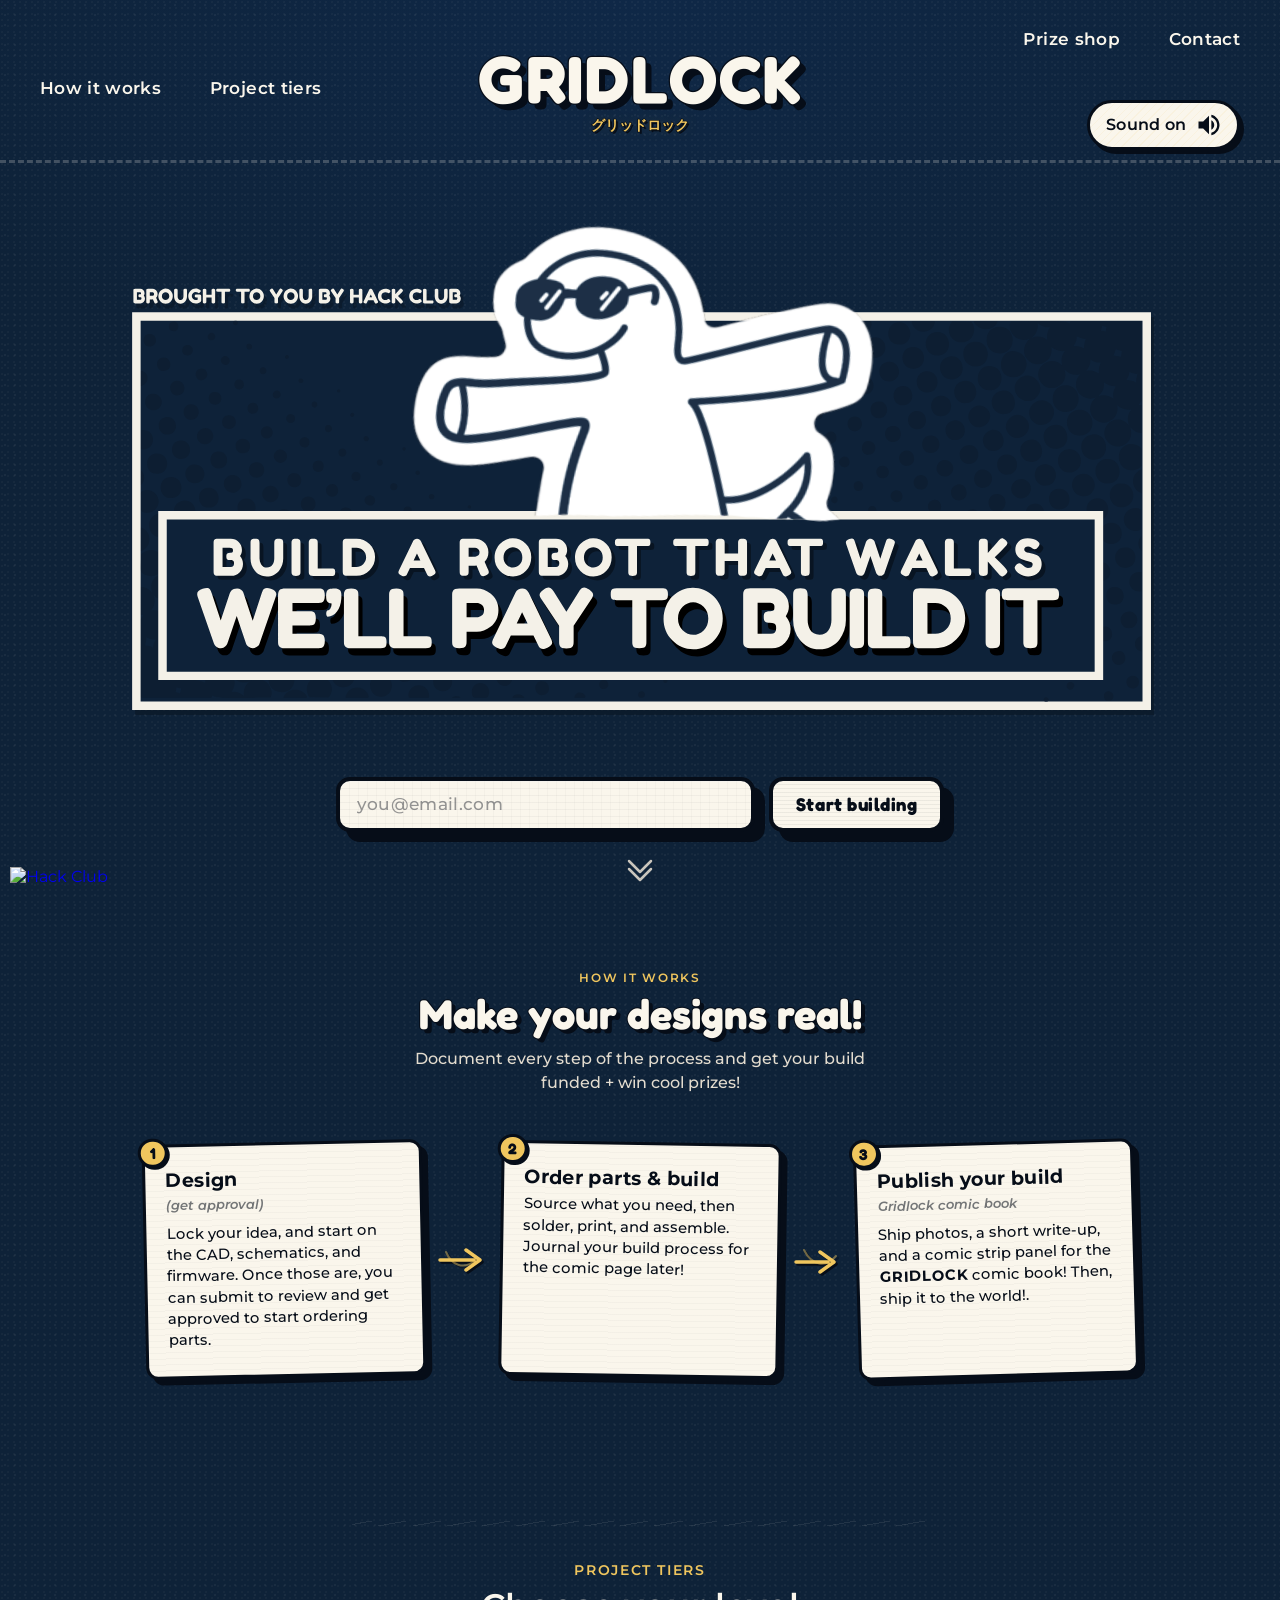
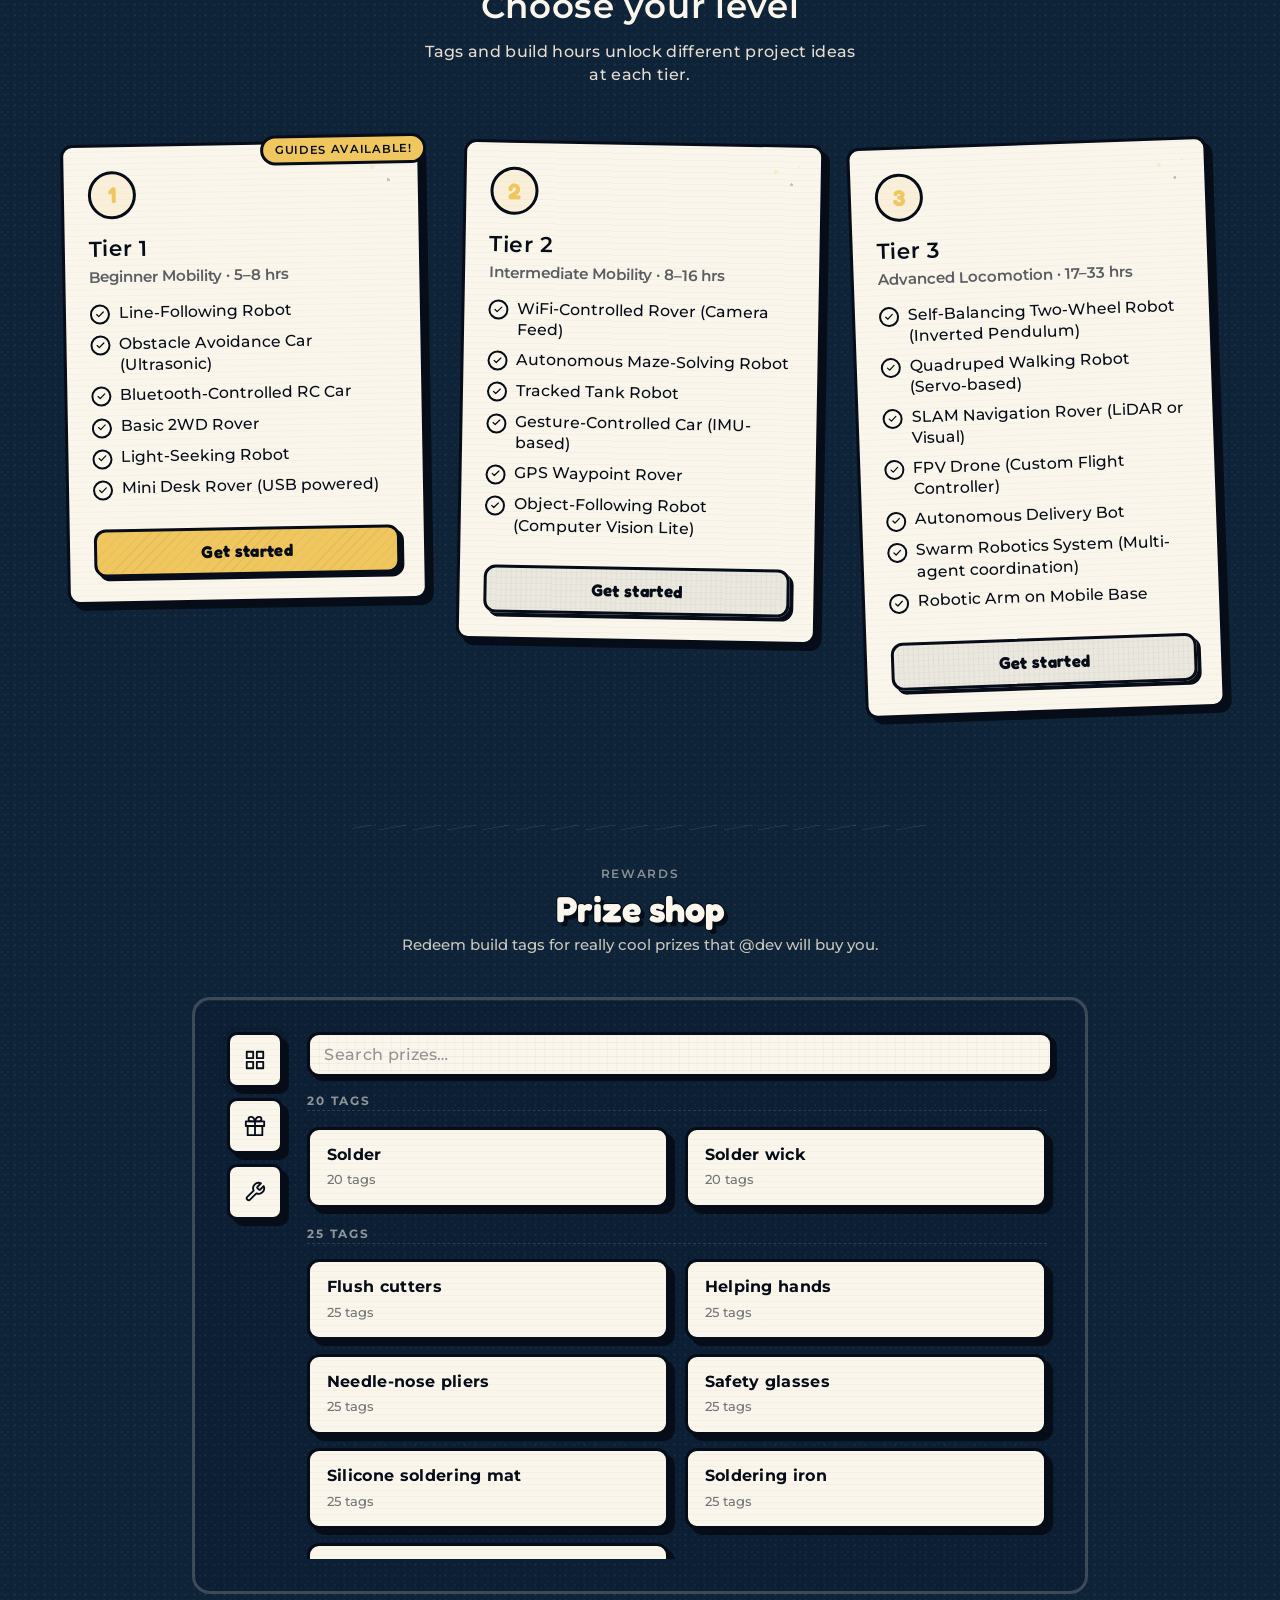
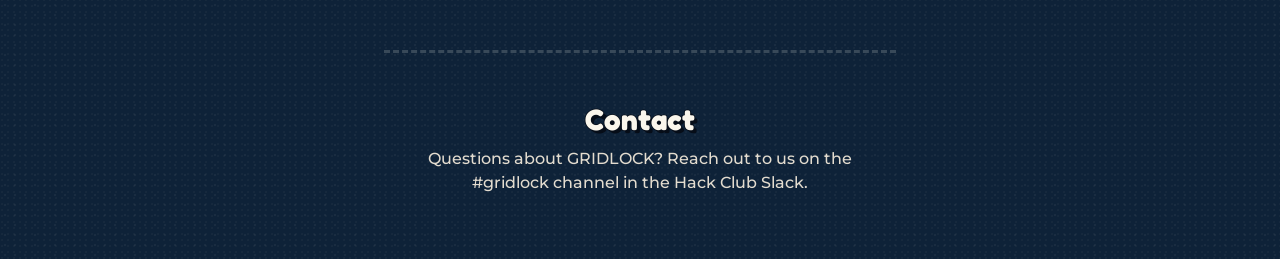
==== app.html @ 1289cbce "Build the GRIDLOCK workshop as a continuous comic-style experience. This adds launch transitions, an" ====
<!DOCTYPE html>
<html lang="en">
  <head>
    <meta charset="utf-8" />
    <meta name="viewport" content="width=device-width, initial-scale=1" />
    <title>GRIDLOCK</title>
    <link rel="preconnect" href="https://fonts.googleapis.com" />
    <link rel="preconnect" href="https://fonts.gstatic.com" crossorigin />
    <link
      href="https://fonts.googleapis.com/css2?family=Fredoka:wght@600;700&family=Montserrat:wght@500;600&display=swap"
      rel="stylesheet"
    />
    <link rel="stylesheet" href="styles.css" />
  </head>
  <body class="app-body">
    <header class="site-nav">
      <nav class="site-nav__inner" aria-label="Primary">
        <div class="site-nav__left">
          <a class="nav-link" href="#build-process">How it works</a>
          <a class="nav-link" href="#locations">Project tiers</a>
        </div>

        <div class="site-nav__brand">
          <h1 class="site-nav__title">
            <a href="index.html" class="logo">GRIDLOCK</a>
          </h1>
          <p class="tagline" lang="ja">グリッドロック</p>
        </div>

        <div class="site-nav__right">
          <a class="nav-link" href="#prize-shop">Prize shop</a>
          <a class="nav-link" href="#contact">Contact</a>
          <button
            type="button"
            class="sound-pill"
            id="sound-toggle"
            aria-pressed="true"
            aria-label="Sound on"
          >
            <span class="sound-pill__label">Sound on</span>
            <span class="sound-pill__icon" aria-hidden="true">
              <svg
                xmlns="http://www.w3.org/2000/svg"
                viewBox="0 0 24 24"
                width="24"
                height="24"
              >
                <path
                  fill="currentColor"
                  d="M3 9v6h4l5 5V4L7 9H3zm13.5 3c0-1.77-1.02-3.29-2.5-4.03v8.05c1.48-.73 2.5-2.25 2.5-4.02zM14 3.23v2.06c2.89.86 5 3.54 5 6.71s-2.11 5.85-5 6.71v2.06c4.01-.91 7-4.49 7-8.77s-2.99-7.86-7-8.77z"
                />
              </svg>
            </span>
          </button>
        </div>
      </nav>
    </header>

    <main class="app-main" id="content" aria-label="Content">
      <div class="app-main__stage">
        <img
          class="app-main__svg"
          src="assets/hackclub-brought-by.svg"
          alt="Brought to you by Hack Club"
          width="1440"
          height="810"
          decoding="async"
          fetchpriority="high"
        />
      </div>

      <form class="email-cta" action="#" method="post" novalidate>
        <label class="visually-hidden" for="builder-email">Email</label>
        <input
          type="email"
          id="builder-email"
          name="email"
          class="email-cta__field"
          placeholder="you@email.com"
          autocomplete="email"
          inputmode="email"
          required
        />
        <button type="submit" class="email-cta__submit">Start building</button>
      </form>

      <div class="scroll-hint" aria-hidden="true">
        <svg
          class="scroll-hint__icon"
          width="28"
          height="34"
          viewBox="0 0 28 34"
          fill="none"
          xmlns="http://www.w3.org/2000/svg"
        >
          <path
            d="M3 9l11 11 11-11"
            stroke="currentColor"
            stroke-width="2.5"
            stroke-linecap="round"
            stroke-linejoin="round"
          />
          <path
            d="M3 17l11 11 11-11"
            stroke="currentColor"
            stroke-width="2.5"
            stroke-linecap="round"
            stroke-linejoin="round"
          />
        </svg>
      </div>
    </main>

    <section
      id="build-process"
      class="process-section"
      aria-labelledby="process-heading"
    >
      <header class="process-header">
        <p class="process-kicker">How it works</p>
        <h2 id="process-heading" class="process-hero-title">
          Make your designs real!
        </h2>
        <p class="process-lede">
          Document every step of the process and get your build funded + win cool prizes!
        </p>
      </header>

      <div class="process-strip" aria-label="Build process">
        <article class="process-panel">
          <span class="process-panel__num" aria-hidden="true">1</span>
          <div class="process-panel__face">
            <h3 class="process-panel__title">Design</h3>
            <p class="process-panel__hook">(get approval)</p>
            <p class="process-panel__body">
              Lock your idea, and start on the CAD, schematics, and firmware. Once those are, you can submit to review and get approved to start ordering parts.
            </p>
          </div>
        </article>

        <div class="process-arrow" aria-hidden="true">
          <svg
            class="process-arrow__svg process-arrow__svg--right"
            width="52"
            height="36"
            viewBox="0 0 52 36"
            xmlns="http://www.w3.org/2000/svg"
          >
            <path
              d="M4 18h34M30 8l14 10-14 10"
              fill="none"
              stroke="currentColor"
              stroke-width="3.5"
              stroke-linecap="round"
              stroke-linejoin="round"
            />
            <path
              d="M10 10c6 14 18 18 30 8"
              fill="none"
              stroke="currentColor"
              stroke-width="2"
              stroke-linecap="round"
              opacity="0.45"
            />
          </svg>
          <svg
            class="process-arrow__svg process-arrow__svg--down"
            width="36"
            height="52"
            viewBox="0 0 36 52"
            xmlns="http://www.w3.org/2000/svg"
          >
            <path
              d="M18 4v34M8 30l10 14 10-14"
              fill="none"
              stroke="currentColor"
              stroke-width="3.5"
              stroke-linecap="round"
              stroke-linejoin="round"
            />
            <path
              d="M10 12c14 6 18 18 8 30"
              fill="none"
              stroke="currentColor"
              stroke-width="2"
              stroke-linecap="round"
              opacity="0.45"
            />
          </svg>
        </div>

        <article class="process-panel">
          <span class="process-panel__num" aria-hidden="true">2</span>
          <div class="process-panel__face">
            <h3 class="process-panel__title">Order parts &amp; build</h3>
            <p class="process-panel__body">
              Source what you need, then solder, print, and assemble. Journal your build process for the comic page later!
            </p>
          </div>
        </article>

        <div class="process-arrow" aria-hidden="true">
          <svg
            class="process-arrow__svg process-arrow__svg--right"
            width="52"
            height="36"
            viewBox="0 0 52 36"
            xmlns="http://www.w3.org/2000/svg"
          >
            <path
              d="M4 20h32M28 10l14 10-14 10"
              fill="none"
              stroke="currentColor"
              stroke-width="3.5"
              stroke-linecap="round"
              stroke-linejoin="round"
            />
            <path
              d="M12 8c8 16 22 18 32 6"
              fill="none"
              stroke="currentColor"
              stroke-width="2"
              stroke-linecap="round"
              opacity="0.45"
            />
          </svg>
          <svg
            class="process-arrow__svg process-arrow__svg--down"
            width="36"
            height="52"
            viewBox="0 0 36 52"
            xmlns="http://www.w3.org/2000/svg"
          >
            <path
              d="M18 4v32M8 28l10 14 10-14"
              fill="none"
              stroke="currentColor"
              stroke-width="3.5"
              stroke-linecap="round"
              stroke-linejoin="round"
            />
            <path
              d="M8 14c16 8 18 22 6 32"
              fill="none"
              stroke="currentColor"
              stroke-width="2"
              stroke-linecap="round"
              opacity="0.45"
            />
          </svg>
        </div>

        <article class="process-panel">
          <span class="process-panel__num" aria-hidden="true">3</span>
          <div class="process-panel__face">
            <h3 class="process-panel__title">Publish your build</h3>
            <p class="process-panel__hook">Gridlock comic book</p>
            <p class="process-panel__body">
              Ship photos, a short write-up, and a comic strip panel for the
              <strong>GRIDLOCK</strong> comic book! Then, ship it to the world!.
            </p>
          </div>
        </article>
      </div>
    </section>

    <section
      id="locations"
      class="project-tiers"
      aria-labelledby="project-tiers-heading"
    >
      
      <div class="project-tiers__inner">
        <header class="project-tiers__intro">
          <p class="project-tiers__tag">Project tiers</p>
          <h2 id="project-tiers-heading" class="project-tiers__title">
            Choose your level
          </h2>
          <p class="project-tiers__blurb">
            Tags and build hours unlock different project ideas at each tier.
          </p>
        </header>

        <div class="project-tiers__grid">
          <article
            class="project-tiers__card project-tiers__card--tilt-a project-tiers__card--popular"
            data-tier="1"
          >
            <div class="project-tiers__badge">Guides Available!</div>
            <div class="project-tiers__card-face">
              <div class="project-tiers__icon" aria-hidden="true">
                <span class="project-tiers__icon-num">1</span>
              </div>
              <h3 class="project-tiers__name">Tier 1</h3>
              <p class="project-tiers__meta">
                Beginner Mobility · 5–8 hrs
              </p>
              <ul class="project-tiers__list">
                <li>Line-Following Robot</li>
                <li>Obstacle Avoidance Car (Ultrasonic)</li>
                <li>Bluetooth-Controlled RC Car</li>
                <li>Basic 2WD Rover</li>
                <li>Light-Seeking Robot</li>
                <li>Mini Desk Rover (USB powered)</li>
              </ul>
              <a class="project-tiers__btn project-tiers__btn--popular" href="#content">Get started</a>
            </div>
          </article>

          <article
            class="project-tiers__card project-tiers__card--tilt-b"
            data-tier="2"
          >
            <div class="project-tiers__card-face">
              <div class="project-tiers__icon" aria-hidden="true">
                <span class="project-tiers__icon-num">2</span>
              </div>
              <h3 class="project-tiers__name">Tier 2</h3>
              <p class="project-tiers__meta">
                Intermediate Mobility · 8–16 hrs
              </p>
              <ul class="project-tiers__list">
                <li>WiFi-Controlled Rover (Camera Feed)</li>
                <li>Autonomous Maze-Solving Robot</li>
                <li>Tracked Tank Robot</li>
                <li>Gesture-Controlled Car (IMU-based)</li>
                <li>GPS Waypoint Rover</li>
                <li>Object-Following Robot (Computer Vision Lite)</li>
              </ul>
              <a class="project-tiers__btn" href="#content">Get started</a>
            </div>
          </article>

          <article
            class="project-tiers__card project-tiers__card--tilt-c"
            data-tier="3"
          >
            <div class="project-tiers__card-face">
              <div class="project-tiers__icon" aria-hidden="true">
                <span class="project-tiers__icon-num">3</span>
              </div>
              <h3 class="project-tiers__name">Tier 3</h3>
              <p class="project-tiers__meta">
                Advanced Locomotion · 17–33 hrs
              </p>
              <ul class="project-tiers__list">
                <li>Self-Balancing Two-Wheel Robot (Inverted Pendulum)</li>
                <li>Quadruped Walking Robot (Servo-based)</li>
                <li>SLAM Navigation Rover (LiDAR or Visual)</li>
                <li>FPV Drone (Custom Flight Controller)</li>
                <li>Autonomous Delivery Bot</li>
                <li>Swarm Robotics System (Multi-agent coordination)</li>
                <li>Robotic Arm on Mobile Base</li>
              </ul>
              <a class="project-tiers__btn" href="#content">Get started</a>
            </div>
          </article>
        </div>
      </div>
    </section>

    <section
      id="prize-shop"
      class="prize-shop"
      aria-labelledby="prize-shop-heading"
    >
      <div class="prize-shop__inner">
        <header class="prize-shop__intro">
          <p class="prize-shop__tag">Rewards</p>
          <h2 id="prize-shop-heading" class="prize-shop__title">Prize shop</h2>
          <p class="prize-shop__blurb">
            Redeem build tags for really cool prizes that @dev will buy you.
          </p>
        </header>

        <div class="prize-shop__shell">
          <div class="prize-shop__layout">
            <nav class="prize-shop__rail" aria-label="Catalog views">
              <button
                type="button"
                class="prize-shop__nav-btn prize-panel"
                data-filter="all"
                aria-pressed="true"
                aria-label="All prizes"
              >
                <svg xmlns="http://www.w3.org/2000/svg" width="22" height="22" viewBox="0 0 24 24" fill="none" stroke="currentColor" stroke-width="2" stroke-linecap="round" stroke-linejoin="round" aria-hidden="true"><rect x="3" y="3" width="7" height="7"/><rect x="14" y="3" width="7" height="7"/><rect x="14" y="14" width="7" height="7"/><rect x="3" y="14" width="7" height="7"/></svg>
              </button>
              <button
                type="button"
                class="prize-shop__nav-btn prize-panel"
                data-filter="swag"
                aria-pressed="false"
                aria-label="Swag"
              >
                <svg xmlns="http://www.w3.org/2000/svg" width="22" height="22" viewBox="0 0 24 24" fill="none" stroke="currentColor" stroke-width="2" stroke-linecap="round" stroke-linejoin="round" aria-hidden="true"><path d="M20 12v10H4V12"/><path d="M22 7H2v5h20zM12 22V7"/><path d="M12 7H7.5a2.5 2.5 0 0 1 0-5C11 2 12 7 12 7z"/><path d="M12 7h4.5a2.5 2.5 0 0 0 0-5C13 2 12 7 12 7z"/></svg>
              </button>
              <button
                type="button"
                class="prize-shop__nav-btn prize-panel"
                data-filter="parts"
                aria-pressed="false"
                aria-label="Parts &amp; tools"
              >
                <svg xmlns="http://www.w3.org/2000/svg" width="22" height="22" viewBox="0 0 24 24" fill="none" stroke="currentColor" stroke-width="2" stroke-linecap="round" stroke-linejoin="round" aria-hidden="true"><path d="M14.7 6.3a1 1 0 0 0 0 1.4l1.6 1.6a1 1 0 0 0 1.4 0l3.77-3.77a6 6 0 0 1-7.94 7.94l-6.91 6.91a2.12 2.12 0 0 1-3-3l6.91-6.91a6 6 0 0 1 7.94-7.94l-3.76 3.76z"/></svg>
              </button>
            </nav>

            <div class="prize-shop__main">
              <label class="visually-hidden" for="prize-search">Search catalog</label>
              <input
                type="search"
                id="prize-search"
                class="prize-shop__search"
                placeholder="Search prizes…"
                autocomplete="off"
              />

              <div class="prize-shop__catalog-scroll">
                <div class="prize-shop__grid" id="prize-shop-grid">
                  <p class="prize-shop__tier-label" data-tier-row="20">20 tags</p>
                  <article class="prize-shop__card prize-panel" data-category="parts" data-tags="20">
                    <h4 class="prize-shop__card-title">Solder</h4>
                    <p class="prize-shop__card-meta">20 tags</p>
                  </article>
                  <article class="prize-shop__card prize-panel" data-category="parts" data-tags="20">
                    <h4 class="prize-shop__card-title">Solder wick</h4>
                    <p class="prize-shop__card-meta">20 tags</p>
                  </article>

                  <p class="prize-shop__tier-label" data-tier-row="25">25 tags</p>
                  <article class="prize-shop__card prize-panel" data-category="parts" data-tags="25">
                    <h4 class="prize-shop__card-title">Flush cutters</h4>
                    <p class="prize-shop__card-meta">25 tags</p>
                  </article>
                  <article class="prize-shop__card prize-panel" data-category="parts" data-tags="25">
                    <h4 class="prize-shop__card-title">Helping hands</h4>
                    <p class="prize-shop__card-meta">25 tags</p>
                  </article>
                  <article class="prize-shop__card prize-panel" data-category="parts" data-tags="25">
                    <h4 class="prize-shop__card-title">Needle-nose pliers</h4>
                    <p class="prize-shop__card-meta">25 tags</p>
                  </article>
                  <article class="prize-shop__card prize-panel" data-category="parts" data-tags="25">
                    <h4 class="prize-shop__card-title">Safety glasses</h4>
                    <p class="prize-shop__card-meta">25 tags</p>
                  </article>
                  <article class="prize-shop__card prize-panel" data-category="parts" data-tags="25">
                    <h4 class="prize-shop__card-title">Silicone soldering mat</h4>
                    <p class="prize-shop__card-meta">25 tags</p>
                  </article>
                  <article class="prize-shop__card prize-panel" data-category="parts" data-tags="25">
                    <h4 class="prize-shop__card-title">Soldering iron</h4>
                    <p class="prize-shop__card-meta">25 tags</p>
                  </article>
                  <article class="prize-shop__card prize-panel" data-category="parts" data-tags="25">
                    <h4 class="prize-shop__card-title">Wire strippers</h4>
                    <p class="prize-shop__card-meta">25 tags</p>
                  </article>

                  <p class="prize-shop__tier-label" data-tier-row="30">30 tags</p>
                  <article class="prize-shop__card prize-panel" data-category="parts" data-tags="30">
                    <h4 class="prize-shop__card-title">$10 hardware grant (stackable)</h4>
                    <p class="prize-shop__card-meta">30 tags</p>
                  </article>
                  <article class="prize-shop__card prize-panel" data-category="swag" data-tags="30">
                    <h4 class="prize-shop__card-title">Monster Energy drink</h4>
                    <p class="prize-shop__card-meta">30 tags</p>
                  </article>
                  <article class="prize-shop__card prize-panel" data-category="parts" data-tags="30">
                    <h4 class="prize-shop__card-title">Trace ruler</h4>
                    <p class="prize-shop__card-meta">30 tags</p>
                  </article>

                  <p class="prize-shop__tier-label" data-tier-row="40">40 tags</p>
                  <article class="prize-shop__card prize-panel" data-category="parts" data-tags="40">
                    <h4 class="prize-shop__card-title">Digital multimeter</h4>
                    <p class="prize-shop__card-meta">40 tags</p>
                  </article>
                  <article class="prize-shop__card prize-panel" data-category="parts" data-tags="40">
                    <h4 class="prize-shop__card-title">Precision screwdrivers</h4>
                    <p class="prize-shop__card-meta">40 tags</p>
                  </article>

                  <p class="prize-shop__tier-label" data-tier-row="55">55 tags</p>
                  <article class="prize-shop__card prize-panel" data-category="parts" data-tags="55">
                    <h4 class="prize-shop__card-title">Mini hot-plate</h4>
                    <p class="prize-shop__card-meta">55 tags</p>
                  </article>

                  <p class="prize-shop__tier-label" data-tier-row="70">70 tags</p>
                  <article class="prize-shop__card prize-panel" data-category="parts" data-tags="70">
                    <h4 class="prize-shop__card-title">Heat gun</h4>
                    <p class="prize-shop__card-meta">70 tags</p>
                  </article>

                  <p class="prize-shop__tier-label" data-tier-row="75">75 tags</p>
                  <article class="prize-shop__card prize-panel" data-category="parts" data-tags="75">
                    <h4 class="prize-shop__card-title">3D printer filament</h4>
                    <p class="prize-shop__card-meta">75 tags</p>
                  </article>
                  <article class="prize-shop__card prize-panel" data-category="parts" data-tags="75">
                    <h4 class="prize-shop__card-title">Pinecil</h4>
                    <p class="prize-shop__card-meta">75 tags</p>
                  </article>

                  <p class="prize-shop__tier-label" data-tier-row="100">100 tags</p>
                  <article class="prize-shop__card prize-panel" data-category="parts" data-tags="100">
                    <h4 class="prize-shop__card-title">Fume extractor</h4>
                    <p class="prize-shop__card-meta">100 tags</p>
                  </article>

                  <p class="prize-shop__tier-label" data-tier-row="200">200 tags</p>
                  <article class="prize-shop__card prize-panel" data-category="parts" data-tags="200">
                    <h4 class="prize-shop__card-title">Creality filament dryer</h4>
                    <p class="prize-shop__card-meta">200 tags</p>
                  </article>

                  <p class="prize-shop__tier-label" data-tier-row="220">220 tags</p>
                  <article class="prize-shop__card prize-panel" data-category="parts" data-tags="220">
                    <h4 class="prize-shop__card-title">Icepi (FPGA dev board)</h4>
                    <p class="prize-shop__card-meta">220 tags</p>
                  </article>

                  <p class="prize-shop__tier-label" data-tier-row="240">240 tags</p>
                  <article class="prize-shop__card prize-panel" data-category="parts" data-tags="240">
                    <h4 class="prize-shop__card-title">Handheld oscilloscope (50MHz, 2 channel)</h4>
                    <p class="prize-shop__card-meta">240 tags</p>
                  </article>

                  <p class="prize-shop__tier-label" data-tier-row="250">250 tags</p>
                  <article class="prize-shop__card prize-panel" data-category="parts" data-tags="250">
                    <h4 class="prize-shop__card-title">Bench power supply</h4>
                    <p class="prize-shop__card-meta">250 tags</p>
                  </article>

                  <p class="prize-shop__tier-label" data-tier-row="500">500 tags</p>
                  <article class="prize-shop__card prize-panel" data-category="parts" data-tags="500">
                    <h4 class="prize-shop__card-title">Samsung portable SSD T7 (1TB)</h4>
                    <p class="prize-shop__card-meta">500 tags</p>
                  </article>

                  <p class="prize-shop__tier-label" data-tier-row="520">520 tags</p>
                  <article class="prize-shop__card prize-panel" data-category="parts" data-tags="520">
                    <h4 class="prize-shop__card-title">Ender 3 3D printer</h4>
                    <p class="prize-shop__card-meta">520 tags</p>
                  </article>

                  <p class="prize-shop__tier-label" data-tier-row="800">800 tags</p>
                  <article class="prize-shop__card prize-panel" data-category="parts" data-tags="800">
                    <h4 class="prize-shop__card-title">Bambu Lab A1 Mini</h4>
                    <p class="prize-shop__card-meta">800 tags</p>
                  </article>

                  <p class="prize-shop__tier-label" data-tier-row="1400">1,400 tags</p>
                  <article class="prize-shop__card prize-panel" data-category="parts" data-tags="1400">
                    <h4 class="prize-shop__card-title">CNC router</h4>
                    <p class="prize-shop__card-meta">1,400 tags</p>
                  </article>

                  <p class="prize-shop__tier-label" data-tier-row="1700">1,700 tags</p>
                  <article class="prize-shop__card prize-panel" data-category="parts" data-tags="1700">
                    <h4 class="prize-shop__card-title">Bambu Lab P1S</h4>
                    <p class="prize-shop__card-meta">1,700 tags</p>
                  </article>

                  <p class="prize-shop__tier-label" data-tier-row="6000">6,000 tags</p>
                  <article class="prize-shop__card prize-panel" data-category="parts" data-tags="6000">
                    <h4 class="prize-shop__card-title">Bambu Lab H2D (base)</h4>
                    <p class="prize-shop__card-meta">6,000 tags</p>
                  </article>
                </div>
              </div>
            </div>
          </div>
        </div>
      </div>
    </section>

    <footer id="contact" class="site-footer" aria-labelledby="contact-heading">
      <h2 id="contact-heading" class="site-footer__title">Contact</h2>
      <p class="site-footer__text">
        Questions about GRIDLOCK? Reach out to us on the #gridlock channel in the Hack Club Slack.
      </p>
    </footer>

    <script>
      (function () {
        var btn = document.getElementById("sound-toggle");
        if (!btn) return;
        var label = btn.querySelector(".sound-pill__label");
        btn.addEventListener("click", function () {
          var on = btn.getAttribute("aria-pressed") === "true";
          var next = !on;
          btn.setAttribute("aria-pressed", String(next));
          btn.setAttribute(
            "aria-label",
            next ? "Sound on" : "Sound off"
          );
          if (label) label.textContent = next ? "Sound on" : "Sound off";
        });
      })();
      (function () {
        var form = document.querySelector(".email-cta");
        if (!form) return;
        form.addEventListener("submit", function (e) {
          e.preventDefault();
        });
      })();
      (function () {
        var root = document.querySelector(".prize-shop");
        if (!root) return;
        var input = document.getElementById("prize-search");
        var cards = root.querySelectorAll(".prize-shop__card");
        var navBtns = root.querySelectorAll(".prize-shop__nav-btn");
        var activeFilter = "all";

        function syncTierLabels() {
          var grid = document.getElementById("prize-shop-grid");
          if (!grid) return;
          var el = grid.firstElementChild;
          while (el) {
            if (el.classList.contains("prize-shop__tier-label")) {
              var cur = el.nextElementSibling;
              var any = false;
              while (
                cur &&
                !cur.classList.contains("prize-shop__tier-label")
              ) {
                if (
                  cur.classList.contains("prize-shop__card") &&
                  !cur.hidden
                ) {
                  any = true;
                }
                cur = cur.nextElementSibling;
              }
              el.hidden = !any;
            }
            el = el.nextElementSibling;
          }
        }

        function applyFilters() {
          var q = (input && input.value ? input.value : "").trim().toLowerCase();
          cards.forEach(function (card) {
            var cat = card.getAttribute("data-category") || "";
            var text = card.textContent.toLowerCase();
            var matchCat =
              activeFilter === "all" || cat === activeFilter;
            var matchQ = !q || text.indexOf(q) !== -1;
            card.hidden = !(matchCat && matchQ);
          });
          syncTierLabels();
        }

        navBtns.forEach(function (btn) {
          btn.addEventListener("click", function () {
            var f = btn.getAttribute("data-filter") || "all";
            activeFilter = f;
            navBtns.forEach(function (b) {
              b.setAttribute("aria-pressed", String(b === btn));
            });
            applyFilters();
          });
        });

        if (input) input.addEventListener("input", applyFilters);
        applyFilters();
      })();
    </script>
    <a href="https://hackclub.com/"
      ><img
        style="position: fixed; bottom: 14px; left: 10px; border: 0; width: 224px; z-index: 999;"
        src="https://assets.hackclub.com/banners/2026.svg"
        alt="Hack Club"
    /></a>
    <script src="sounds-animations.js" defer></script>
    <script src="app-nav-scroll.js" defer></script>
    <script src="cursor.js" defer></script>
  </body>
</html>
---- styles.css ----
/* Navy field: warm cream + gold, blue-tinted ink */
:root {
  --bg: #0e2238;
  --bg-mid: #0f2847;
  --cream: #faf6ec;
  --cream-muted: #e3dccf;
  --tagline: #f0c65e;
  --ink: #060d18;
  --shadow-offset: 10px;
  --outline: 4px;
  /* Comic print texture (halftone + newsprint grain) */
  --comic-halftone-a: radial-gradient(
    circle,
    rgba(250, 246, 236, 0.052) 1.05px,
    transparent 1.1px
  );
  --comic-halftone-b: radial-gradient(
    circle,
    rgba(250, 246, 236, 0.032) 0.85px,
    transparent 0.9px
  );
  --comic-panel-dash: rgba(250, 246, 236, 0.16);
  --comic-ink-fleck: rgba(6, 13, 24, 0.06);
}

*,
*::before,
*::after {
  box-sizing: border-box;
}

html {
  height: 100%;
  min-height: 100%;
  min-height: 100dvh;
  background-color: var(--bg);
  background-image: var(--comic-halftone-a), var(--comic-halftone-b),
    radial-gradient(
      ellipse 120% 80% at 50% 0%,
      var(--bg-mid) 0%,
      var(--bg) 55%
    );
  background-size: 10px 10px, 6px 6px, auto;
  background-position: 0 0, 5px 5px, 0 0;
  background-repeat: repeat, repeat, no-repeat;
}

/* Custom cursor (see cursor.js) — hide system pointer on fine pointers only */
html.custom-cursor-active,
html.custom-cursor-active *,
html.custom-cursor-active *::before,
html.custom-cursor-active *::after {
  cursor: none !important;
}

.custom-cursor {
  position: fixed;
  left: 0;
  top: 0;
  width: 0;
  height: 0;
  margin: 0;
  padding: 0;
  pointer-events: none;
  z-index: 2147483647;
  opacity: 0;
  transition: opacity 0.05s ease;
}

.custom-cursor.custom-cursor--on {
  opacity: 1;
}

/* Graffiti / cartoon hit feedback (see sounds-animations.js) */
@keyframes ui-cartoon-hit {
  0% {
    transform: translate(0, 0) rotate(0deg) scale(1);
    filter: brightness(1);
  }
  28% {
    transform: translate(-4px, -5px) rotate(-4deg) scale(1.08);
    filter: brightness(1.1) saturate(1.2);
  }
  55% {
    transform: translate(3px, 4px) rotate(3deg) scale(0.94);
    filter: brightness(1.03);
  }
  78% {
    transform: translate(-1px, 1px) rotate(-1deg) scale(1.02);
    filter: brightness(1.02);
  }
  100% {
    transform: translate(0, 0) rotate(0deg) scale(1);
    filter: brightness(1);
  }
}

.ui-cartoon-hit {
  animation: ui-cartoon-hit 0.48s cubic-bezier(0.33, 1.45, 0.52, 1) both;
}

.start-btn.ui-cartoon-hit,
.email-cta__submit.ui-cartoon-hit,
.project-tiers__btn.ui-cartoon-hit,
.sound-pill.ui-cartoon-hit {
  transition: none !important;
}

.nav-link.ui-cartoon-hit,
.process-back.ui-cartoon-hit {
  display: inline-block;
  transition: none !important;
}

.custom-cursor img {
  position: absolute;
  left: 0;
  top: 0;
  width: 52px;
  height: auto;
  display: block;
  filter: drop-shadow(1px 2px 2px rgba(0, 0, 0, 0.3));
}

body {
  margin: 0;
  min-height: 100%;
  min-height: 100dvh;
  background: transparent;
  color: var(--ink);
  font-family: "Montserrat", system-ui, sans-serif;
  -webkit-font-smoothing: antialiased;
}

.page {
  position: relative;
  z-index: 1;
  min-height: 100%;
  min-height: 100dvh;
  display: flex;
  flex-direction: column;
  align-items: center;
  padding: clamp(1.25rem, 4vw, 2rem);
  padding-bottom: max(1.25rem, env(safe-area-inset-bottom, 0px));
  overflow-x: hidden;
  overflow-y: auto;
}

/* Landing: dashed “comic panel” frame */
body:not(.app-body) .page::before {
  content: "";
  position: absolute;
  inset: clamp(0.4rem, 1.5vw, 0.85rem);
  border: 2px dashed var(--comic-panel-dash);
  border-radius: 8px;
  pointer-events: none;
  z-index: 0;
}

body:not(.app-body) .page > * {
  position: relative;
  z-index: 1;
}

/* Title block: vertically centered in upper region */
.main {
  position: relative;
  flex: 1 1 auto;
  display: flex;
  flex-direction: column;
  align-items: center;
  justify-content: center;
  text-align: center;
  width: 100%;
  max-width: 100%;
  padding: 0.5rem 0 1rem;
  min-height: min(52vh, 28rem);
}

a.logo {
  text-decoration: none;
  /* Must match .logo fill — higher specificity than .logo alone */
  color: var(--cream);
  display: inline-block;
}

.site-nav__title {
  margin: 0;
  font: inherit;
}

.logo {
  position: relative;
  z-index: 1;
  margin: 0;
  font-family: "Fredoka", system-ui, sans-serif;
  font-weight: 700;
  font-size: clamp(2.75rem, 14vw, 6.5rem);
  line-height: 1.05;
  letter-spacing: 0.02em;
  text-transform: uppercase;
  color: var(--cream);
  /* Thick outline + hard offset shadow (sticker look) */
  -webkit-text-stroke: var(--outline) var(--ink);
  paint-order: stroke fill;
  text-shadow: var(--shadow-offset) var(--shadow-offset) 0 var(--ink);
}

.tagline {
  position: relative;
  z-index: 1;
  margin: 0.35rem 0 0;
  font-family: "Fredoka", system-ui, sans-serif;
  font-weight: 600;
  font-size: clamp(0.95rem, 3.8vw, 1.35rem);
  line-height: 1.2;
  color: var(--tagline);
  -webkit-text-stroke: 2px var(--ink);
  paint-order: stroke fill;
  text-shadow: 3px 3px 0 var(--ink), 0 0 24px rgba(240, 198, 94, 0.22);
}

.actions {
  flex-shrink: 0;
  display: flex;
  justify-content: center;
  width: 100%;
  padding: 1rem 0 1.75rem;
}

.start-btn {
  appearance: none;
  cursor: pointer;
  font-family: "Fredoka", system-ui, sans-serif;
  font-weight: 700;
  font-size: clamp(1.1rem, 3.5vw, 1.35rem);
  letter-spacing: 0.06em;
  text-transform: uppercase;
  text-decoration: none;
  display: inline-flex;
  align-items: center;
  justify-content: center;
  color: var(--ink);
  background-color: var(--cream);
  background-image: repeating-linear-gradient(
    0deg,
    transparent,
    transparent 3px,
    var(--comic-ink-fleck) 3px,
    var(--comic-ink-fleck) 4px
  );
  border: 4px solid var(--ink);
  border-radius: 14px;
  padding: 0.85rem 2.75rem;
  box-shadow: var(--shadow-offset) var(--shadow-offset) 0 0 var(--ink);
  transition: transform 0.08s ease, box-shadow 0.08s ease;
}

.start-btn:hover {
  transform: translate(2px, 2px);
  box-shadow: calc(var(--shadow-offset) - 2px) calc(var(--shadow-offset) - 2px) 0 0
    var(--ink);
}

.start-btn:active {
  transform: translate(4px, 4px);
  box-shadow: calc(var(--shadow-offset) - 4px) calc(var(--shadow-offset) - 4px) 0 0
    var(--ink);
}

.start-btn:focus-visible {
  outline: 3px solid var(--tagline);
  outline-offset: 4px;
}

/* —— Comic transition to workshop (launch page START) —— */
html.comic-launch-on,
html.comic-launch-on body {
  overflow: hidden;
}

.comic-launch {
  position: fixed;
  inset: 0;
  z-index: 9998;
  display: flex;
  align-items: center;
  justify-content: center;
  pointer-events: none;
  opacity: 0;
  transition: opacity 0.12s ease-out;
}

.comic-launch--active {
  pointer-events: auto;
  opacity: 1;
}

.comic-launch__burst {
  position: relative;
  width: min(260vmax, 3000px);
  height: min(260vmax, 3000px);
  border-radius: 50%;
  background-color: var(--tagline);
  background-image: var(--comic-halftone-a), var(--comic-halftone-b);
  background-size: 12px 12px, 8px 8px;
  transform: scale(0);
  transform-origin: center center;
  will-change: transform;
  overflow: visible;
}

.comic-launch__burst-stack {
  position: absolute;
  inset: 0;
  border-radius: 50%;
  pointer-events: none;
}

.comic-launch--active .comic-launch__burst {
  animation: comic-launch-burst 0.88s cubic-bezier(0.22, 0.82, 0.28, 1) forwards;
}

/* After 始めましょう! — float the whole burst (was ~11px on inner stack; barely visible) */
.comic-launch--active.comic-launch--lift .comic-launch__burst {
  animation: comic-launch-burst-float 0.55s cubic-bezier(0.32, 1.12, 0.45, 1) forwards;
}

@keyframes comic-launch-burst-float {
  0% {
    transform: scale(1) translateY(0);
  }
  55% {
    transform: scale(1) translateY(calc(-1.75rem - 2vh));
  }
  100% {
    transform: scale(1) translateY(calc(-1.1rem - 1.25vh));
  }
}

@keyframes comic-launch-burst {
  0% {
    transform: scale(0);
  }
  72% {
    transform: scale(1.02);
  }
  100% {
    transform: scale(1);
  }
}

.comic-launch__rays {
  position: absolute;
  inset: -10%;
  border-radius: 50%;
  opacity: 0.9;
  background: repeating-conic-gradient(
    from 0deg at 50% 50%,
    transparent 0deg 9deg,
    rgba(6, 13, 24, 0.065) 9deg 18deg
  );
  pointer-events: none;
}

.comic-launch--active .comic-launch__rays {
  animation: comic-launch-spin 1.15s linear infinite;
}

@keyframes comic-launch-spin {
  to {
    transform: rotate(360deg);
  }
}

.comic-launch__ring {
  position: absolute;
  inset: 0;
  border-radius: 50%;
  border: 5px solid var(--ink);
  box-shadow: inset 0 0 0 2px rgba(250, 246, 236, 0.35);
  opacity: 0;
  transform: scale(0.9);
  pointer-events: none;
}

.comic-launch--active .comic-launch__ring {
  animation: comic-launch-ring 0.52s cubic-bezier(0.25, 0.85, 0.35, 1) 0.36s forwards;
}

@keyframes comic-launch-ring {
  0% {
    opacity: 0;
    transform: scale(0.9);
  }
  100% {
    opacity: 1;
    transform: scale(1);
  }
}

.comic-launch__word {
  position: absolute;
  left: 50%;
  top: 50%;
  margin: 0;
  transform: translate(-50%, -50%) scale(0) rotate(-14deg);
  font-family: "Fredoka", system-ui, sans-serif;
  font-weight: 700;
  font-size: clamp(2.35rem, 10vw, 5.25rem);
  letter-spacing: 0.04em;
  line-height: 1;
  color: var(--cream);
  -webkit-text-stroke: 2px var(--ink);
  paint-order: stroke fill;
  text-shadow: 4px 4px 0 var(--ink);
  opacity: 0;
  pointer-events: none;
  z-index: 2;
}

.comic-launch--active .comic-launch__word {
  animation: comic-launch-word 0.55s cubic-bezier(0.28, 1, 0.42, 1) 0.28s forwards;
}

@keyframes comic-launch-word {
  0% {
    opacity: 0;
    transform: translate(-50%, -50%) scale(0) rotate(-12deg);
  }
  52% {
    opacity: 1;
    transform: translate(-50%, -50%) scale(1.06) rotate(-6deg);
  }
  100% {
    opacity: 1;
    transform: translate(-50%, -50%) scale(1) rotate(-7deg);
  }
}

.sound-footer {
  flex-shrink: 0;
  display: flex;
  flex-direction: row;
  flex-wrap: wrap;
  align-items: center;
  justify-content: center;
  gap: 0.65rem 0.85rem;
  width: 100%;
  max-width: 36rem;
  padding-top: 0.25rem;
  padding-bottom: max(0.25rem, env(safe-area-inset-bottom, 0px));
}

.sound-text {
  margin: 0;
  font-family: "Montserrat", system-ui, sans-serif;
  font-weight: 500;
  font-size: clamp(0.7rem, 2.4vw, 0.82rem);
  line-height: 1.35;
  text-align: center;
  color: var(--cream-muted);
  letter-spacing: 0.02em;
}

.sound-icon {
  display: flex;
  align-items: center;
  justify-content: center;
  color: var(--cream-muted);
  flex-shrink: 0;
}

.headphone-badge {
  display: block;
  vertical-align: middle;
}

/* —— App shell: top navigation —— */
.app-body {
  display: flex;
  flex-direction: column;
  min-height: 100%;
  min-height: 100dvh;
  background: transparent;
}

.app-body > header,
.app-body > main,
.app-body > section,
.app-body > footer {
  position: relative;
  z-index: 1;
}

.site-nav {
  flex-shrink: 0;
  width: 100%;
  padding: clamp(1.15rem, 2.8vw, 1.75rem) clamp(1rem, 4vw, 2.5rem)
    clamp(0.4rem, 1.2vw, 0.65rem);
  border-bottom: 3px dashed rgba(250, 246, 236, 0.22);
}

.site-nav__inner {
  display: grid;
  grid-template-columns: 1fr auto 1fr;
  align-items: center;
  gap: clamp(0.95rem, 2.4vw, 1.85rem);
  max-width: 1280px;
  margin: 0 auto;
  width: 100%;
}

.site-nav__left,
.site-nav__right {
  display: flex;
  flex-wrap: wrap;
  align-items: center;
  gap: clamp(1.45rem, 3.8vw, 3.1rem);
}

.site-nav__left {
  justify-self: start;
}

.site-nav__right {
  justify-self: end;
  justify-content: flex-end;
}

.site-nav__brand {
  --brand-scale: 0.64;
  justify-self: center;
  text-align: center;
  min-width: 0;
  transform-origin: center top;
}

/* Same values as the launch page (.logo / .tagline), scaled together */
.site-nav .logo {
  font-size: calc(var(--brand-scale) * clamp(2.75rem, 14vw, 6.5rem));
  -webkit-text-stroke: calc(var(--brand-scale) * var(--outline)) var(--ink);
  text-shadow: calc(var(--brand-scale) * var(--shadow-offset))
    calc(var(--brand-scale) * var(--shadow-offset)) 0 var(--ink);
}

.site-nav .tagline {
  margin: calc(var(--brand-scale) * 0.35rem) 0 0;
  font-size: calc(var(--brand-scale) * clamp(0.95rem, 3.8vw, 1.35rem));
  -webkit-text-stroke: calc(var(--brand-scale) * 2px) var(--ink);
  text-shadow: calc(var(--brand-scale) * 3px) calc(var(--brand-scale) * 3px) 0 var(--ink),
    0 0 calc(var(--brand-scale) * 24px) rgba(240, 198, 94, 0.22);
}

.nav-link {
  font-family: "Montserrat", system-ui, sans-serif;
  font-weight: 600;
  font-size: clamp(0.92rem, 2vw, 1.08rem);
  letter-spacing: 0.02em;
  color: var(--cream);
  text-decoration: none;
  white-space: nowrap;
  border-bottom: 2px solid transparent;
  transition: color 0.15s ease, border-color 0.15s ease, transform 0.2s cubic-bezier(0.34, 1.4, 0.64, 1);
}

.nav-link:hover {
  color: var(--tagline);
  transform: skewX(-4deg) translateY(-1px);
}

.nav-link:focus-visible {
  outline: 2px solid var(--tagline);
  outline-offset: 4px;
  border-radius: 2px;
}

.sound-pill {
  display: inline-flex;
  align-items: center;
  gap: 0.5rem;
  padding: 0.5rem 0.9rem 0.5rem 1rem;
  font-family: "Montserrat", system-ui, sans-serif;
  font-weight: 600;
  font-size: clamp(0.82rem, 1.85vw, 0.98rem);
  letter-spacing: 0.02em;
  color: var(--ink);
  background-color: var(--cream);
  background-image: repeating-linear-gradient(
    135deg,
    transparent,
    transparent 5px,
    rgba(240, 198, 94, 0.09) 5px,
    rgba(240, 198, 94, 0.09) 6px
  );
  border: 3px solid var(--ink);
  border-radius: 999px;
  box-shadow: 4px 4px 0 0 var(--ink);
  cursor: pointer;
  transition: transform 0.08s ease, box-shadow 0.08s ease;
}

.sound-pill:hover {
  transform: translate(1px, 1px);
  box-shadow: 3px 3px 0 0 var(--ink);
}

.sound-pill:active {
  transform: translate(2px, 2px);
  box-shadow: 2px 2px 0 0 var(--ink);
}

.sound-pill:focus-visible {
  outline: 2px solid var(--tagline);
  outline-offset: 3px;
}

.sound-pill__icon {
  display: flex;
  align-items: center;
  justify-content: center;
  color: var(--ink);
}

.sound-pill__icon svg {
  display: block;
  width: 28px;
  height: 28px;
}

.visually-hidden {
  position: absolute;
  width: 1px;
  height: 1px;
  padding: 0;
  margin: -1px;
  overflow: hidden;
  clip: rect(0, 0, 0, 0);
  white-space: nowrap;
  border: 0;
}

.app-main {
  display: flex;
  flex-direction: column;
  flex: 1 1 auto;
  min-height: 0;
  padding: 0 clamp(1rem, 4vw, 2rem) clamp(1rem, 3vw, 2rem);
  overflow: auto;
  gap: clamp(0.15rem, 1vw, 0.45rem);
}

.app-main__stage {
  flex: 1 1 auto;
  min-height: 0;
  display: flex;
  align-items: center;
  justify-content: center;
  padding: clamp(0.15rem, 1vw, 0.5rem) 0;
  transform: translateY(clamp(-0.65rem, -1.8vh, -0.25rem));
}

.app-main__svg {
  width: 100%;
  max-width: min(98vw, 1280px);
  height: auto;
  max-height: min(68vh, 700px);
  object-fit: contain;
  object-position: center;
  display: block;
  filter: drop-shadow(3px 5px 0 rgba(6, 13, 24, 0.35));
}

.email-cta {
  display: flex;
  flex-direction: row;
  flex-wrap: wrap;
  align-items: stretch;
  justify-content: center;
  gap: 0.75rem 0.9rem;
  width: 100%;
  max-width: 38rem;
  margin: clamp(-1.35rem, -3.8vw, -0.75rem) auto 0;
  flex-shrink: 0;
  padding: 0;
}

.email-cta__field {
  flex: 1 1 14rem;
  min-width: min(100%, 12rem);
  font-family: "Montserrat", system-ui, sans-serif;
  font-weight: 500;
  font-size: clamp(0.92rem, 2vw, 1.05rem);
  letter-spacing: 0.02em;
  color: var(--ink);
  background-color: var(--cream);
  background-image: linear-gradient(
      rgba(6, 13, 24, 0.04) 1px,
      transparent 1px
    ),
    linear-gradient(90deg, rgba(6, 13, 24, 0.025) 1px, transparent 1px);
  background-size: 100% 7px, 9px 100%;
  border: 4px solid var(--ink);
  border-radius: 14px;
  padding: 0.78rem 1.05rem;
  box-shadow: inset 0 1px 0 rgba(255, 255, 255, 0.35),
    var(--shadow-offset) var(--shadow-offset) 0 0 var(--ink);
  outline: none;
}

.email-cta__field::placeholder {
  color: rgba(6, 13, 24, 0.42);
}

.email-cta__field:focus-visible {
  outline: 3px solid var(--tagline);
  outline-offset: 4px;
}

.email-cta__submit {
  appearance: none;
  cursor: pointer;
  font-family: "Fredoka", system-ui, sans-serif;
  font-weight: 700;
  font-size: clamp(1rem, 2.2vw, 1.15rem);
  letter-spacing: 0.03em;
  color: var(--ink);
  background-color: var(--cream);
  background-image: repeating-linear-gradient(
    0deg,
    transparent,
    transparent 3px,
    var(--comic-ink-fleck) 3px,
    var(--comic-ink-fleck) 4px
  );
  border: 4px solid var(--ink);
  border-radius: 14px;
  padding: 0.78rem 1.4rem;
  box-shadow: var(--shadow-offset) var(--shadow-offset) 0 0 var(--ink);
  transition: transform 0.08s ease, box-shadow 0.08s ease;
  white-space: nowrap;
  flex: 0 0 auto;
}

.email-cta__submit:hover {
  transform: translate(2px, 2px);
  box-shadow: calc(var(--shadow-offset) - 2px) calc(var(--shadow-offset) - 2px) 0 0
    var(--ink);
}

.email-cta__submit:active {
  transform: translate(4px, 4px);
  box-shadow: calc(var(--shadow-offset) - 4px) calc(var(--shadow-offset) - 4px) 0 0
    var(--ink);
}

.email-cta__submit:focus-visible {
  outline: 3px solid var(--tagline);
  outline-offset: 4px;
}

@media (max-width: 520px) {
  .email-cta {
    flex-direction: column;
    align-items: stretch;
  }

  .email-cta__submit {
    width: 100%;
    text-align: center;
  }
}

/* Scroll cue — double chevron, site palette */
.scroll-hint {
  display: flex;
  flex-direction: column;
  align-items: center;
  justify-content: center;
  margin: clamp(0.4rem, 2vw, 0.85rem) auto 0;
  padding-bottom: 0.2rem;
  color: var(--cream-muted);
  opacity: 0.88;
  flex-shrink: 0;
}

.scroll-hint__icon {
  display: block;
}

/* —— Project tiers (matches site navy + cream + Montserrat) —— */
.project-tiers {
  position: relative;
  width: 100%;
  padding: clamp(2rem, 5vw, 3.5rem) clamp(1rem, 4vw, 2rem) clamp(2.5rem, 6vw, 4rem);
  background: transparent;
}

.project-tiers::before {
  content: "";
  display: block;
  height: 5px;
  max-width: min(92%, 36rem);
  margin: 0 auto clamp(1.5rem, 4vw, 2.25rem);
  border-radius: 2px;
  background: repeating-linear-gradient(
    -10deg,
    transparent,
    transparent 5px,
    rgba(250, 246, 236, 0.1) 5px,
    rgba(250, 246, 236, 0.1) 6px
  );
  opacity: 0.85;
}

.project-tiers__inner {
  max-width: 72rem;
  margin: 0 auto;
}

.project-tiers__intro {
  text-align: center;
  margin-bottom: clamp(2rem, 5vw, 3.5rem);
}

.project-tiers__tag {
  margin: 0 0 0.5rem;
  font-family: "Montserrat", system-ui, sans-serif;
  font-size: clamp(0.75rem, 1.6vw, 0.85rem);
  font-weight: 600;
  letter-spacing: 0.12em;
  text-transform: uppercase;
  color: var(--tagline);
}

.project-tiers__title {
  margin: 0;
  font-family: "Montserrat", system-ui, sans-serif;
  font-weight: 600;
  font-size: clamp(1.65rem, 4vw, 2.15rem);
  line-height: 1.2;
  letter-spacing: 0.02em;
  color: var(--cream);
}

.project-tiers__blurb {
  margin: 0.85rem auto 0;
  max-width: 28rem;
  font-family: "Montserrat", system-ui, sans-serif;
  font-weight: 500;
  font-size: clamp(0.88rem, 2vw, 0.98rem);
  line-height: 1.45;
  letter-spacing: 0.02em;
  color: var(--cream-muted);
}

.project-tiers__grid {
  display: grid;
  grid-template-columns: 1fr;
  gap: clamp(1.75rem, 4vw, 2.25rem);
}

@media (min-width: 900px) {
  .project-tiers__grid {
    grid-template-columns: repeat(3, 1fr);
    align-items: start;
  }
}

.project-tiers__card {
  position: relative;
  transition: transform 0.25s ease;
}

.project-tiers__card--tilt-a {
  transform: rotate(-1deg);
}

.project-tiers__card--tilt-b {
  transform: rotate(1deg);
}

.project-tiers__card--tilt-c {
  transform: rotate(-2deg);
}

.project-tiers__card:hover {
  transform: rotate(0deg) translateY(-4px);
}

.project-tiers__card-face {
  position: relative;
  z-index: 1;
  overflow: hidden;
  display: flex;
  flex-direction: column;
  height: 100%;
  min-height: 100%;
  padding: 1.5rem;
  background-color: var(--cream);
  background-image: repeating-linear-gradient(
      0deg,
      transparent,
      transparent 5px,
      rgba(6, 13, 24, 0.028) 5px,
      rgba(6, 13, 24, 0.028) 6px
    ),
    radial-gradient(
      circle,
      rgba(6, 13, 24, 0.045) 0.55px,
      transparent 0.6px
    );
  background-size: 100% 100%, 6px 6px;
  background-position: 0 0, 3px 3px;
  border: 3px solid var(--ink);
  border-radius: 12px;
  box-shadow: 6px 6px 0 0 var(--ink);
  transition: box-shadow 0.25s ease, transform 0.25s ease;
}

.project-tiers__card-face::after {
  content: "";
  position: absolute;
  top: 0.4rem;
  right: 0.4rem;
  width: 3.2rem;
  height: 3.2rem;
  pointer-events: none;
  opacity: 0.22;
  background: radial-gradient(
      circle at 25% 35%,
      var(--tagline) 0 2px,
      transparent 2px
    ),
    radial-gradient(circle at 55% 60%, var(--ink) 0 1.5px, transparent 1.5px),
    radial-gradient(circle at 70% 25%, var(--tagline) 0 1px, transparent 1px);
  z-index: 0;
}

.project-tiers__card-face > * {
  position: relative;
  z-index: 1;
}

.project-tiers__card:hover .project-tiers__card-face {
  box-shadow: 10px 10px 0 0 var(--ink);
}

.project-tiers__badge {
  position: absolute;
  top: -0.35rem;
  right: -0.35rem;
  z-index: 3;
  padding: 0.3rem 0.7rem;
  font-family: "Montserrat", system-ui, sans-serif;
  font-size: 0.72rem;
  font-weight: 600;
  letter-spacing: 0.06em;
  text-transform: uppercase;
  color: var(--ink);
  background-color: var(--tagline);
  border: 3px solid var(--ink);
  border-radius: 999px;
}

.project-tiers__icon {
  width: 3rem;
  height: 3rem;
  margin-bottom: 1rem;
  display: flex;
  align-items: center;
  justify-content: center;
  border: 3px solid var(--ink);
  border-radius: 999px;
  color: var(--tagline);
  background: rgba(240, 198, 94, 0.12);
}

.project-tiers__icon-num {
  font-family: "Fredoka", system-ui, sans-serif;
  font-weight: 700;
  font-size: 1.4rem;
  line-height: 1;
}

.project-tiers__name {
  margin: 0 0 0.35rem;
  font-family: "Montserrat", system-ui, sans-serif;
  font-size: clamp(1.15rem, 2.4vw, 1.35rem);
  font-weight: 600;
  letter-spacing: 0.02em;
  color: var(--ink);
}

.project-tiers__meta {
  margin: 0 0 1rem;
  font-family: "Montserrat", system-ui, sans-serif;
  font-weight: 600;
  font-size: 0.95rem;
  color: rgba(6, 13, 24, 0.65);
}

.project-tiers__list {
  flex: 1 1 auto;
  margin: 0 0 1.25rem;
  padding: 0;
  list-style: none;
}

.project-tiers__list li {
  display: flex;
  align-items: flex-start;
  gap: 0.55rem;
  margin-bottom: 0.55rem;
  font-family: "Montserrat", system-ui, sans-serif;
  font-weight: 500;
  font-size: clamp(0.88rem, 1.8vw, 0.98rem);
  line-height: 1.35;
  color: var(--ink);
}

.project-tiers__list li::before {
  content: "";
  flex-shrink: 0;
  width: 1.25rem;
  height: 1.25rem;
  margin-top: 0.15rem;
  border: 2px solid var(--ink);
  border-radius: 50%;
  background-color: var(--cream);
  background-image: url("data:image/svg+xml,%3Csvg xmlns='http://www.w3.org/2000/svg' viewBox='0 0 24 24' fill='none' stroke='%23060d18' stroke-width='3' stroke-linecap='round' stroke-linejoin='round'%3E%3Cpath d='M20 6L9 17l-5-5'/%3E%3C/svg%3E");
  background-size: 0.65rem;
  background-repeat: no-repeat;
  background-position: center;
}

.project-tiers__btn {
  width: 100%;
  margin-top: auto;
  padding: 0.7rem 1rem;
  font-family: "Fredoka", system-ui, sans-serif;
  font-weight: 700;
  font-size: 1.05rem;
  letter-spacing: 0.02em;
  color: var(--ink);
  background-color: rgba(6, 13, 24, 0.06);
  background-image: repeating-linear-gradient(
    90deg,
    transparent,
    transparent 4px,
    rgba(6, 13, 24, 0.04) 4px,
    rgba(6, 13, 24, 0.04) 5px
  );
  border: 3px solid var(--ink);
  border-radius: 12px;
  box-shadow: 4px 4px 0 0 var(--ink);
  cursor: pointer;
  transition: transform 0.12s ease, box-shadow 0.12s ease, background-color 0.12s ease;
}

a.project-tiers__btn {
  display: inline-flex;
  align-items: center;
  justify-content: center;
  text-decoration: none;
  box-sizing: border-box;
}

.project-tiers__btn:hover {
  transform: translate(-2px, -2px);
  box-shadow: 6px 6px 0 0 var(--ink);
  background-color: var(--cream);
}

.project-tiers__btn:active {
  transform: translate(2px, 2px);
  box-shadow: 2px 2px 0 0 var(--ink);
}

.project-tiers__btn--popular {
  background-color: var(--tagline);
  background-image: repeating-linear-gradient(
    -45deg,
    transparent,
    transparent 6px,
    rgba(6, 13, 24, 0.06) 6px,
    rgba(6, 13, 24, 0.06) 7px
  );
}

.project-tiers__btn--popular:hover {
  background-color: #f5d47a;
}

@media (max-width: 720px) {
  .site-nav__inner {
    grid-template-columns: 1fr;
    grid-template-rows: auto auto auto;
    justify-items: center;
    text-align: center;
  }

  .site-nav__left,
  .site-nav__right {
    justify-content: center;
    justify-self: center;
  }

  .site-nav__left {
    order: 2;
  }

  .site-nav__brand {
    order: 1;
  }

  .site-nav__right {
    order: 3;
  }
}

@media (prefers-reduced-motion: reduce) {
  .start-btn {
    transition: none;
  }

  .start-btn:hover,
  .start-btn:active {
    transform: none;
  }

  .email-cta__submit {
    transition: none;
  }

  .email-cta__submit:hover,
  .email-cta__submit:active {
    transform: none;
  }

  .ui-cartoon-hit {
    animation: none !important;
  }

  .sound-pill {
    transition: none;
  }

  .sound-pill:hover,
  .sound-pill:active {
    transform: none;
  }

  .project-tiers__card:hover {
    transform: rotate(-1deg);
  }

  .project-tiers__card--tilt-b:hover {
    transform: rotate(1deg);
  }

  .project-tiers__card--tilt-c:hover {
    transform: rotate(-2deg);
  }

  .project-tiers__card:hover .project-tiers__card-face {
    box-shadow: 6px 6px 0 0 var(--ink);
  }

  .project-tiers__btn:hover,
  .project-tiers__btn:active {
    transform: none;
    box-shadow: 4px 4px 0 0 var(--ink);
  }
}

/* —— Prize shop (shell + left rail + search + scrollable 2-col catalog) —— */
.prize-shop {
  position: relative;
  width: 100%;
  padding: clamp(2rem, 5vw, 3rem) clamp(1rem, 4vw, 2rem);
  padding-bottom: clamp(2rem, 5vw, 3.5rem);
  background: transparent;
}

.prize-shop::before {
  content: "";
  display: block;
  height: 5px;
  max-width: min(92%, 36rem);
  margin: 0 auto clamp(1.5rem, 4vw, 2.25rem);
  border-radius: 2px;
  background: repeating-linear-gradient(
    -10deg,
    transparent,
    transparent 5px,
    rgba(250, 246, 236, 0.1) 5px,
    rgba(250, 246, 236, 0.1) 6px
  );
  opacity: 0.85;
}

.prize-shop__inner {
  max-width: 72rem;
  margin: 0 auto;
}

.prize-shop__intro {
  text-align: center;
  margin-bottom: clamp(1.75rem, 4vw, 2.5rem);
}

.prize-shop__tag {
  margin: 0 0 0.5rem;
  font-family: "Montserrat", system-ui, sans-serif;
  font-size: 0.75rem;
  font-weight: 600;
  letter-spacing: 0.14em;
  text-transform: uppercase;
  color: rgba(250, 246, 236, 0.52);
}

.prize-shop__title {
  margin: 0 0 0.35rem;
  font-family: "Fredoka", system-ui, sans-serif;
  font-weight: 700;
  font-size: clamp(1.65rem, 4vw, 2.25rem);
  line-height: 1.1;
  color: var(--cream);
  text-shadow: 4px 4px 0 var(--ink);
  -webkit-text-stroke: 2px var(--ink);
  paint-order: stroke fill;
}

.prize-shop__blurb {
  margin: 0 auto;
  max-width: 32rem;
  font-family: "Montserrat", system-ui, sans-serif;
  font-weight: 500;
  font-size: clamp(0.86rem, 2vw, 0.95rem);
  line-height: 1.45;
  color: rgba(227, 220, 207, 0.88);
}

.prize-panel {
  background-color: var(--cream);
  background-image: repeating-linear-gradient(
      0deg,
      transparent,
      transparent 5px,
      rgba(6, 13, 24, 0.028) 5px,
      rgba(6, 13, 24, 0.028) 6px
    ),
    radial-gradient(
      circle,
      rgba(6, 13, 24, 0.045) 0.55px,
      transparent 0.6px
    );
  background-size: 100% 100%, 6px 6px;
  background-position: 0 0, 3px 3px;
  border: 3px solid var(--ink);
  border-radius: 12px;
  box-shadow: 6px 6px 0 0 var(--ink);
}

.prize-shop__shell {
  max-width: 56rem;
  margin: 0 auto;
  padding: clamp(1.35rem, 3.5vw, 2rem);
  border: 3px solid rgba(250, 246, 236, 0.2);
  border-radius: 18px;
  background: rgba(6, 13, 24, 0.12);
  box-shadow: inset 0 1px 0 rgba(255, 255, 255, 0.05);
}

.prize-shop__layout {
  display: flex;
  flex-direction: row;
  gap: clamp(1rem, 3vw, 1.5rem);
  align-items: stretch;
  min-width: 0;
}

.prize-shop__rail {
  display: flex;
  flex-direction: column;
  gap: 0.65rem;
  flex-shrink: 0;
}

.prize-shop__nav-btn {
  appearance: none;
  cursor: pointer;
  display: flex;
  align-items: center;
  justify-content: center;
  width: 3.5rem;
  height: 3.5rem;
  padding: 0;
  margin: 0;
  color: var(--ink);
  border-radius: 10px;
  transition: transform 0.2s ease, box-shadow 0.2s ease;
}

.prize-shop__nav-btn:hover {
  transform: translateY(-3px);
  box-shadow: 9px 9px 0 0 var(--ink);
}

.prize-shop__nav-btn[aria-pressed="true"] {
  box-shadow: 6px 6px 0 0 var(--ink);
  outline: 2px solid rgba(6, 13, 24, 0.2);
  outline-offset: 2px;
}

.prize-shop__main {
  display: flex;
  flex-direction: column;
  gap: 0.85rem;
  min-width: 0;
  flex: 1;
}

.prize-shop__search {
  width: 100%;
  max-width: 100%;
  box-sizing: border-box;
  font-family: "Montserrat", system-ui, sans-serif;
  font-weight: 500;
  font-size: clamp(0.88rem, 2vw, 0.98rem);
  letter-spacing: 0.02em;
  color: var(--ink);
  background-color: var(--cream);
  background-image: linear-gradient(
      rgba(6, 13, 24, 0.04) 1px,
      transparent 1px
    ),
    linear-gradient(90deg, rgba(6, 13, 24, 0.025) 1px, transparent 1px);
  background-size: 100% 7px, 9px 100%;
  border: 3px solid var(--ink);
  border-radius: 12px;
  padding: 0.65rem 0.9rem;
  box-shadow: inset 0 1px 0 rgba(255, 255, 255, 0.35),
    4px 4px 0 0 var(--ink);
  outline: none;
}

.prize-shop__search::placeholder {
  color: rgba(6, 13, 24, 0.42);
}

.prize-shop__search:focus-visible {
  outline: 3px solid var(--tagline);
  outline-offset: 3px;
}

.prize-shop__catalog-scroll {
  flex: 1;
  min-height: 14rem;
  max-height: min(52vh, 30rem);
  overflow-y: auto;
  overflow-x: hidden;
  padding: 0.2rem 0.4rem 0.2rem 0;
  scrollbar-width: thin;
  scrollbar-color: rgba(250, 246, 236, 0.35) transparent;
}

.prize-shop__catalog-scroll::-webkit-scrollbar {
  width: 8px;
}

.prize-shop__catalog-scroll::-webkit-scrollbar-thumb {
  background: rgba(250, 246, 236, 0.22);
  border-radius: 8px;
}

.prize-shop__grid {
  display: grid;
  grid-template-columns: repeat(2, minmax(0, 1fr));
  gap: 0.85rem 1rem;
}

.prize-shop__tier-label {
  grid-column: 1 / -1;
  margin: 0.35rem 0 0.1rem;
  padding: 0 0 0.15rem;
  font-family: "Montserrat", system-ui, sans-serif;
  font-size: 0.72rem;
  font-weight: 700;
  letter-spacing: 0.16em;
  text-transform: uppercase;
  color: rgba(250, 246, 236, 0.55);
  border-bottom: 1px dashed rgba(250, 246, 236, 0.14);
}

.prize-shop__tier-label:first-child {
  margin-top: 0;
}

.prize-shop__card {
  position: relative;
  padding: 1rem 1.05rem;
  margin: 0;
  transition: transform 0.22s ease, box-shadow 0.22s ease;
}

.prize-shop__card:hover {
  transform: translateY(-3px);
  box-shadow: 9px 9px 0 0 var(--ink);
}

.prize-shop__card-title {
  margin: 0 0 0.4rem;
  font-family: "Montserrat", system-ui, sans-serif;
  font-weight: 700;
  font-size: clamp(0.88rem, 2vw, 0.98rem);
  letter-spacing: 0.02em;
  color: var(--ink);
  line-height: 1.2;
}

.prize-shop__card-meta {
  margin: 0;
  font-family: "Montserrat", system-ui, sans-serif;
  font-weight: 500;
  font-size: clamp(0.75rem, 1.6vw, 0.82rem);
  line-height: 1.35;
  color: rgba(6, 13, 24, 0.55);
}

@media (max-width: 640px) {
  .prize-shop__layout {
    flex-direction: column;
  }

  .prize-shop__rail {
    flex-direction: row;
    justify-content: center;
  }
}

@media (prefers-reduced-motion: reduce) {
  .prize-shop__nav-btn,
  .prize-shop__card {
    transition: none;
  }

  .prize-shop__nav-btn:hover,
  .prize-shop__card:hover {
    transform: none;
    box-shadow: 6px 6px 0 0 var(--ink);
  }
}

/* —— Process strip (standalone .process-page or embedded .process-section) —— */
.process-page {
  max-width: 72rem;
  margin: 0 auto;
}

.process-section {
  max-width: 72rem;
  margin: 0 auto;
  padding: clamp(2rem, 5vw, 3rem) clamp(1rem, 4vw, 2rem);
  scroll-margin-top: 5.5rem;
}

#content,
#locations,
#prize-shop,
#contact {
  scroll-margin-top: 5.5rem;
}

.site-footer {
  max-width: 72rem;
  margin: 0 auto;
  padding: clamp(2rem, 5vw, 3rem) clamp(1rem, 4vw, 2rem)
    clamp(2.5rem, 6vw, 4rem);
  text-align: center;
  border-top: 3px dashed rgba(250, 246, 236, 0.18);
}

.site-footer__title {
  margin: 0 0 0.65rem;
  font-family: "Fredoka", system-ui, sans-serif;
  font-weight: 700;
  font-size: clamp(1.35rem, 3.5vw, 1.85rem);
  color: var(--cream);
  text-shadow: 3px 3px 0 var(--ink);
  -webkit-text-stroke: 1.5px var(--ink);
  paint-order: stroke fill;
}

.site-footer__text {
  margin: 0 auto;
  max-width: 28rem;
  font-family: "Montserrat", system-ui, sans-serif;
  font-weight: 500;
  font-size: clamp(0.88rem, 2vw, 1rem);
  line-height: 1.5;
  color: var(--cream-muted);
}

.process-header {
  text-align: center;
  margin-bottom: clamp(1.75rem, 4vw, 2.75rem);
}

.process-back {
  display: inline-block;
  margin-bottom: 1rem;
  font-family: "Montserrat", system-ui, sans-serif;
  font-weight: 600;
  font-size: 0.88rem;
  letter-spacing: 0.02em;
  color: var(--cream-muted);
  text-decoration: none;
  border-bottom: 2px solid transparent;
  transition: color 0.15s ease, border-color 0.15s ease, transform 0.2s ease;
}

.process-back:hover {
  color: var(--tagline);
  border-bottom-color: rgba(240, 198, 94, 0.45);
}

.process-back:focus-visible {
  outline: 2px solid var(--tagline);
  outline-offset: 4px;
  border-radius: 2px;
}

.process-kicker {
  margin: 0 0 0.4rem;
  font-family: "Montserrat", system-ui, sans-serif;
  font-size: 0.75rem;
  font-weight: 600;
  letter-spacing: 0.14em;
  text-transform: uppercase;
  color: var(--tagline);
}

.process-hero-title {
  margin: 0 0 0.65rem;
  font-family: "Fredoka", system-ui, sans-serif;
  font-weight: 700;
  font-size: clamp(1.85rem, 4.5vw, 2.6rem);
  line-height: 1.1;
  color: var(--cream);
  text-shadow: 4px 4px 0 var(--ink);
  -webkit-text-stroke: 2px var(--ink);
  paint-order: stroke fill;
}

.process-lede {
  margin: 0 auto;
  max-width: 32rem;
  font-family: "Montserrat", system-ui, sans-serif;
  font-weight: 500;
  font-size: clamp(0.9rem, 2.1vw, 1.02rem);
  line-height: 1.45;
  color: var(--cream-muted);
}

.process-strip {
  display: flex;
  flex-direction: row;
  flex-wrap: wrap;
  align-items: stretch;
  justify-content: center;
  gap: clamp(0.35rem, 1.5vw, 0.75rem);
  width: 100%;
  margin: 0 auto clamp(1.5rem, 3vw, 2.25rem);
  padding: 0.25rem 0;
}

.process-panel {
  position: relative;
  flex: 1 1 0;
  min-width: 0;
  max-width: 17.5rem;
}

.process-panel:nth-child(1) {
  transform: rotate(-1.2deg);
}

.process-panel:nth-child(3) {
  transform: rotate(0.9deg);
}

.process-panel:nth-child(5) {
  transform: rotate(-1.6deg);
}

.process-panel__num {
  position: absolute;
  top: -0.4rem;
  left: -0.25rem;
  z-index: 2;
  width: 1.85rem;
  height: 1.85rem;
  display: flex;
  align-items: center;
  justify-content: center;
  font-family: "Fredoka", system-ui, sans-serif;
  font-weight: 700;
  font-size: 0.95rem;
  color: var(--ink);
  background: var(--tagline);
  border: 3px solid var(--ink);
  border-radius: 50%;
  box-shadow: 2px 2px 0 0 var(--ink);
}

.process-panel__face {
  position: relative;
  z-index: 1;
  height: 100%;
  min-height: 12.5rem;
  padding: 1.35rem 1.25rem 1.5rem;
  background-color: var(--cream);
  background-image: repeating-linear-gradient(
      0deg,
      transparent,
      transparent 5px,
      rgba(6, 13, 24, 0.028) 5px,
      rgba(6, 13, 24, 0.028) 6px
    ),
    radial-gradient(
      circle,
      rgba(6, 13, 24, 0.045) 0.55px,
      transparent 0.6px
    );
  background-size: 100% 100%, 6px 6px;
  background-position: 0 0, 3px 3px;
  border: 3px solid var(--ink);
  border-radius: 12px;
  box-shadow: 6px 6px 0 0 var(--ink);
  transition: box-shadow 0.2s ease, transform 0.2s ease;
}

.process-panel:hover .process-panel__face {
  box-shadow: 9px 9px 0 0 var(--ink);
}

.process-panel__title {
  margin: 0 0 0.35rem;
  font-family: "Montserrat", system-ui, sans-serif;
  font-weight: 700;
  font-size: clamp(1.05rem, 2.2vw, 1.2rem);
  line-height: 1.2;
  letter-spacing: 0.02em;
  color: var(--ink);
}

.process-panel__hook {
  margin: 0 0 0.65rem;
  font-family: "Montserrat", system-ui, sans-serif;
  font-weight: 600;
  font-size: 0.82rem;
  font-style: italic;
  color: rgba(6, 13, 24, 0.55);
}

.process-panel__body {
  margin: 0;
  font-family: "Montserrat", system-ui, sans-serif;
  font-weight: 500;
  font-size: clamp(0.82rem, 1.75vw, 0.92rem);
  line-height: 1.45;
  color: var(--ink);
}

.process-panel__body strong {
  font-weight: 700;
  letter-spacing: 0.04em;
}

.process-arrow {
  flex: 0 0 auto;
  align-self: center;
  display: flex;
  align-items: center;
  justify-content: center;
  color: var(--tagline);
  filter: drop-shadow(2px 2px 0 var(--ink));
  min-height: 3rem;
}

.process-arrow__svg {
  display: block;
}

.process-arrow__svg--down {
  display: none;
}

.process-actions {
  padding-bottom: 0.5rem;
}

@media (min-width: 961px) {
  .process-strip {
    flex-wrap: nowrap;
  }
}

@media (max-width: 960px) {
  .process-strip {
    flex-direction: column;
    flex-wrap: wrap;
    align-items: center;
    max-width: 22rem;
  }

  .process-panel {
    max-width: 100%;
    width: 100%;
  }

  .process-panel:nth-child(1),
  .process-panel:nth-child(3),
  .process-panel:nth-child(5) {
    transform: rotate(0deg);
  }

  .process-arrow {
    min-height: auto;
    padding: 0.35rem 0;
  }

  .process-arrow__svg--right {
    display: none;
  }

  .process-arrow__svg--down {
    display: block;
  }
}
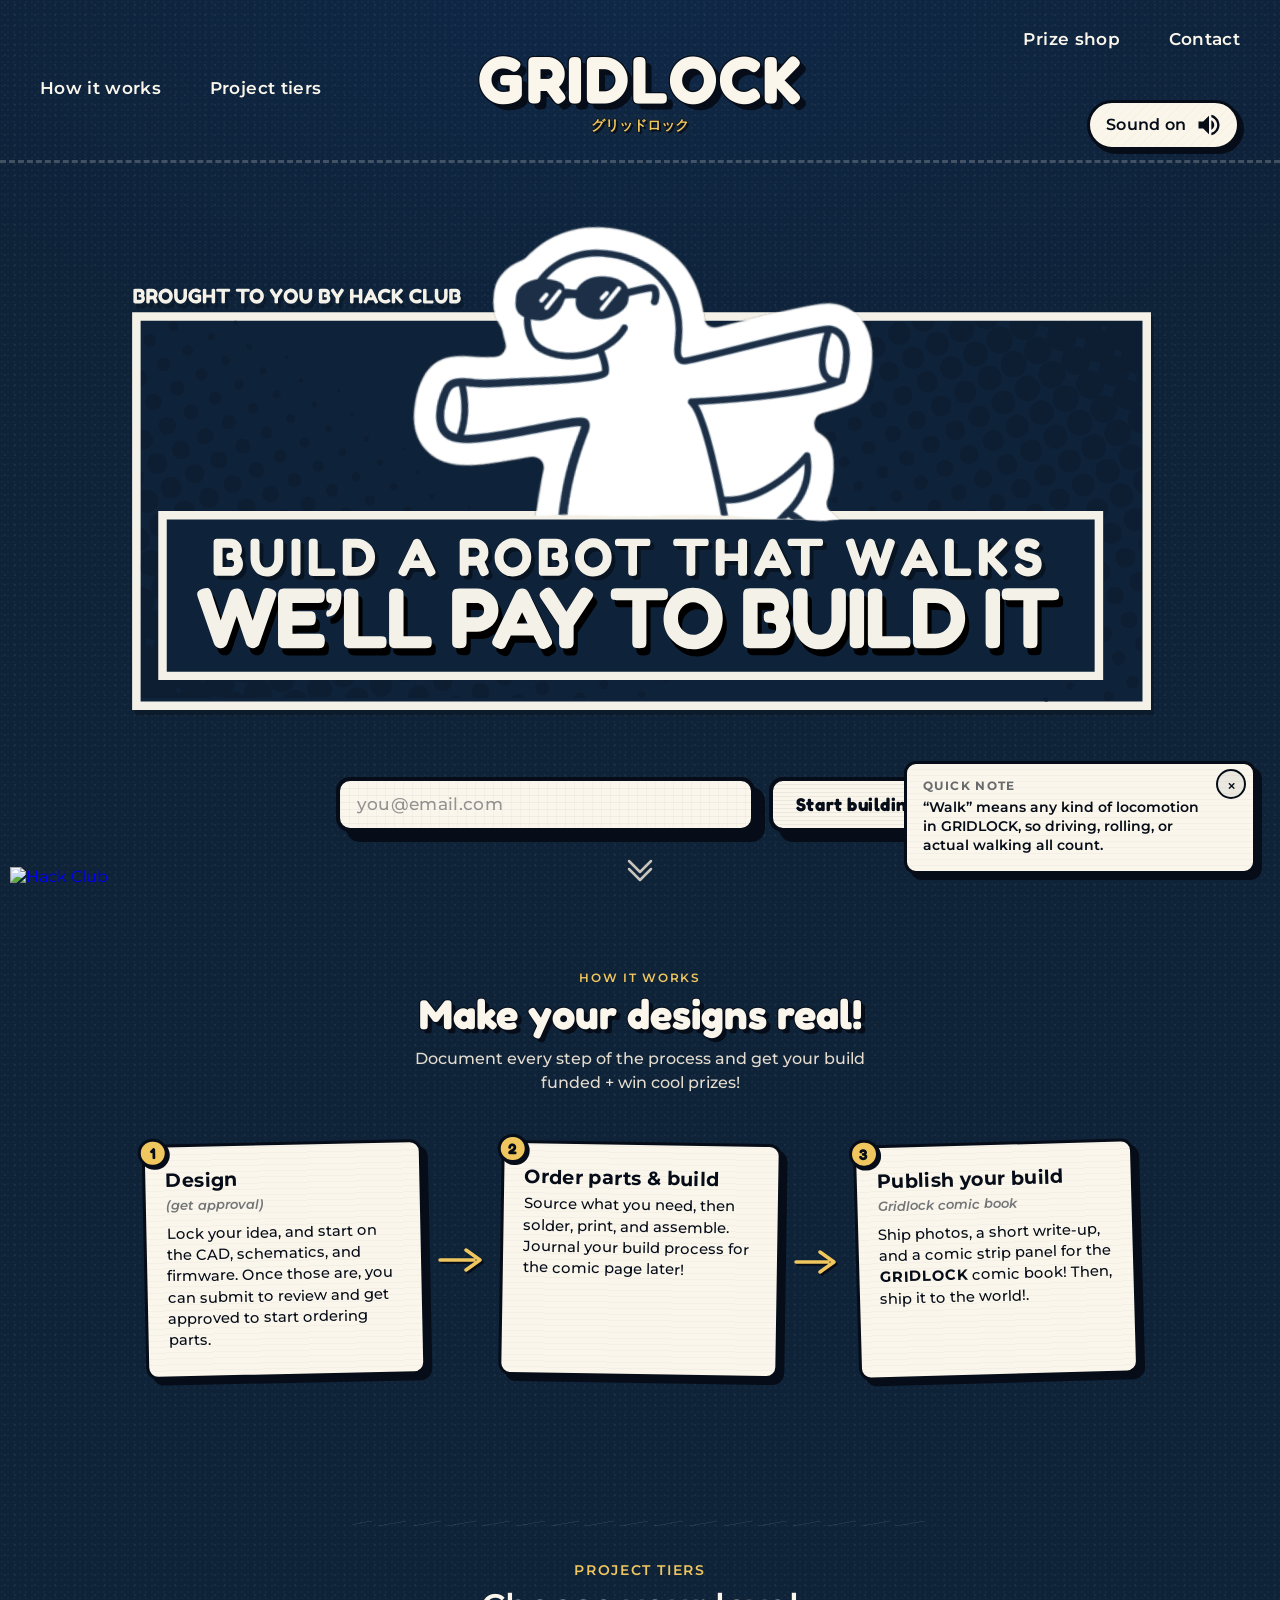
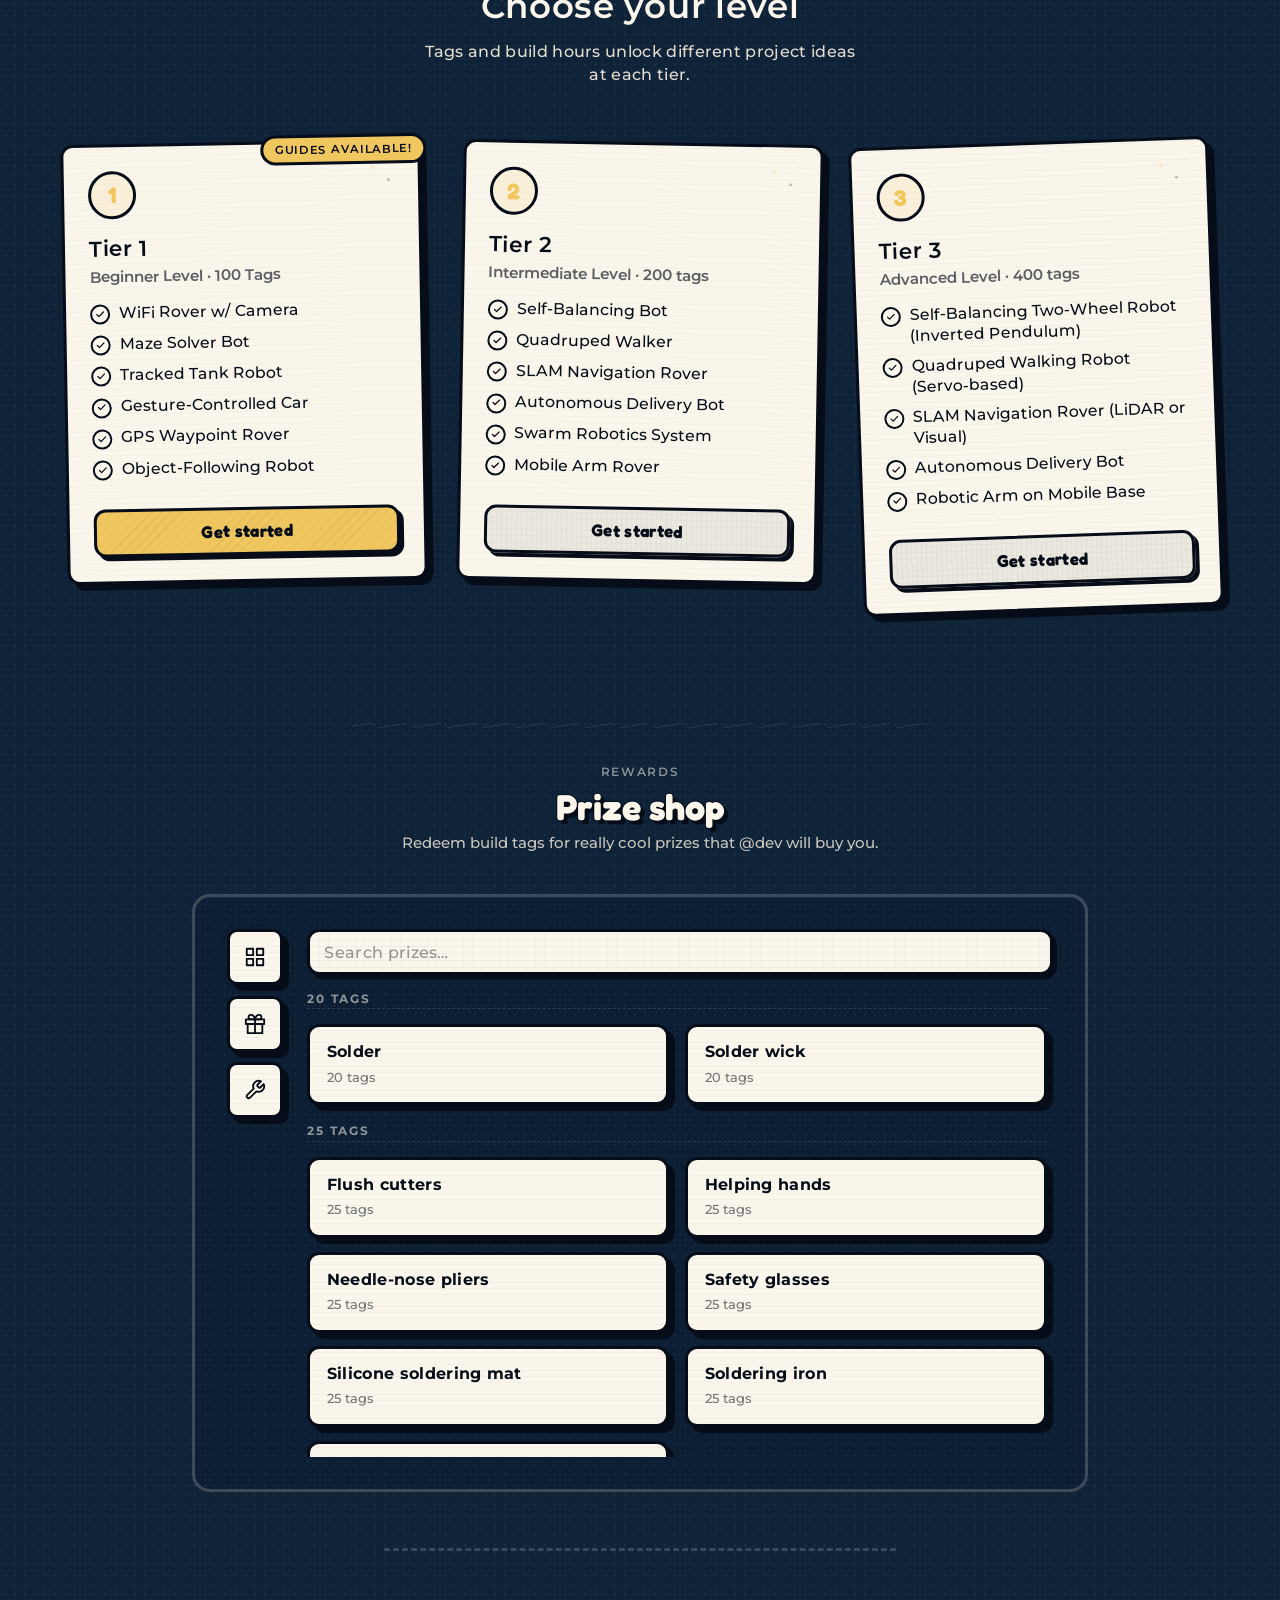
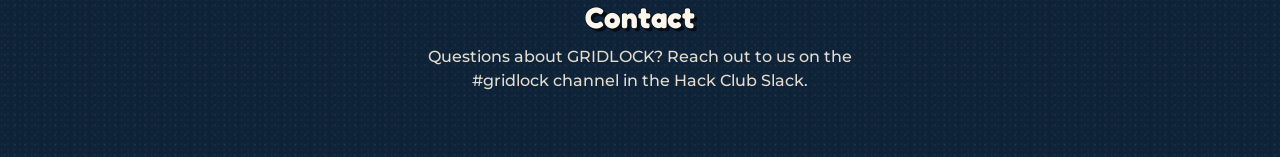
==== commit 83a8971a: "Add bg music, volume icon, fix launch transition, and improvements" ====
--- a/app.html
+++ b/app.html
@@ -22,7 +22,7 @@
 
         <div class="site-nav__brand">
           <h1 class="site-nav__title">
-            <a href="index.html" class="logo">GRIDLOCK</a>
+            <a href="index.html" class="logo" target="_top">GRIDLOCK</a>
           </h1>
           <p class="tagline" lang="ja">グリッドロック</p>
         </div>
@@ -154,14 +154,6 @@
               stroke-linecap="round"
               stroke-linejoin="round"
             />
-            <path
-              d="M10 10c6 14 18 18 30 8"
-              fill="none"
-              stroke="currentColor"
-              stroke-width="2"
-              stroke-linecap="round"
-              opacity="0.45"
-            />
           </svg>
           <svg
             class="process-arrow__svg process-arrow__svg--down"
@@ -178,14 +170,6 @@
               stroke-linecap="round"
               stroke-linejoin="round"
             />
-            <path
-              d="M10 12c14 6 18 18 8 30"
-              fill="none"
-              stroke="currentColor"
-              stroke-width="2"
-              stroke-linecap="round"
-              opacity="0.45"
-            />
           </svg>
         </div>
 
@@ -214,14 +198,6 @@
               stroke-width="3.5"
               stroke-linecap="round"
               stroke-linejoin="round"
-            />
-            <path
-              d="M12 8c8 16 22 18 32 6"
-              fill="none"
-              stroke="currentColor"
-              stroke-width="2"
-              stroke-linecap="round"
-              opacity="0.45"
             />
           </svg>
           <svg
@@ -239,14 +215,6 @@
               stroke-linecap="round"
               stroke-linejoin="round"
             />
-            <path
-              d="M8 14c16 8 18 22 6 32"
-              fill="none"
-              stroke="currentColor"
-              stroke-width="2"
-              stroke-linecap="round"
-              opacity="0.45"
-            />
           </svg>
         </div>
 
@@ -293,15 +261,15 @@
               </div>
               <h3 class="project-tiers__name">Tier 1</h3>
               <p class="project-tiers__meta">
-                Beginner Mobility · 5–8 hrs
+                Beginner Level · 100 Tags
               </p>
               <ul class="project-tiers__list">
-                <li>Line-Following Robot</li>
-                <li>Obstacle Avoidance Car (Ultrasonic)</li>
-                <li>Bluetooth-Controlled RC Car</li>
-                <li>Basic 2WD Rover</li>
-                <li>Light-Seeking Robot</li>
-                <li>Mini Desk Rover (USB powered)</li>
+                <li>WiFi Rover w/ Camera</li>
+                <li>Maze Solver Bot</li>
+                <li>Tracked Tank Robot</li>
+                <li>Gesture-Controlled Car</li>
+                <li>GPS Waypoint Rover</li>
+                <li>Object-Following Robot</li>
               </ul>
               <a class="project-tiers__btn project-tiers__btn--popular" href="#content">Get started</a>
             </div>
@@ -317,15 +285,15 @@
               </div>
               <h3 class="project-tiers__name">Tier 2</h3>
               <p class="project-tiers__meta">
-                Intermediate Mobility · 8–16 hrs
+                Intermediate Level · 200 tags
               </p>
               <ul class="project-tiers__list">
-                <li>WiFi-Controlled Rover (Camera Feed)</li>
-                <li>Autonomous Maze-Solving Robot</li>
-                <li>Tracked Tank Robot</li>
-                <li>Gesture-Controlled Car (IMU-based)</li>
-                <li>GPS Waypoint Rover</li>
-                <li>Object-Following Robot (Computer Vision Lite)</li>
+                <li>Self-Balancing Bot</li>
+                <li>Quadruped Walker</li>
+                <li>SLAM Navigation Rover</li>
+                <li>Autonomous Delivery Bot</li>
+                <li>Swarm Robotics System</li>
+                <li>Mobile Arm Rover</li>
               </ul>
               <a class="project-tiers__btn" href="#content">Get started</a>
             </div>
@@ -341,15 +309,13 @@
               </div>
               <h3 class="project-tiers__name">Tier 3</h3>
               <p class="project-tiers__meta">
-                Advanced Locomotion · 17–33 hrs
+                Advanced Level · 400 tags
               </p>
               <ul class="project-tiers__list">
                 <li>Self-Balancing Two-Wheel Robot (Inverted Pendulum)</li>
                 <li>Quadruped Walking Robot (Servo-based)</li>
                 <li>SLAM Navigation Rover (LiDAR or Visual)</li>
-                <li>FPV Drone (Custom Flight Controller)</li>
                 <li>Autonomous Delivery Bot</li>
-                <li>Swarm Robotics System (Multi-agent coordination)</li>
                 <li>Robotic Arm on Mobile Base</li>
               </ul>
               <a class="project-tiers__btn" href="#content">Get started</a>
@@ -583,11 +549,27 @@
       </p>
     </footer>
 
+    <aside class="locomotion-tip" id="locomotion-tip" aria-label="Locomotion clarification">
+      <button
+        type="button"
+        class="locomotion-tip__close"
+        id="locomotion-tip-close"
+        aria-label="Close locomotion tip"
+      >
+        ×
+      </button>
+      <p class="locomotion-tip__kicker">Quick note</p>
+      <p class="locomotion-tip__text">
+        “Walk” means any kind of locomotion in GRIDLOCK, so driving, rolling, or actual walking all count.
+      </p>
+    </aside>
+
     <script>
       (function () {
         var btn = document.getElementById("sound-toggle");
         if (!btn) return;
         var label = btn.querySelector(".sound-pill__label");
+        var inFrame = window.parent !== window;
         btn.addEventListener("click", function () {
           var on = btn.getAttribute("aria-pressed") === "true";
           var next = !on;
@@ -597,6 +579,11 @@
             next ? "Sound on" : "Sound off"
           );
           if (label) label.textContent = next ? "Sound on" : "Sound off";
+          if (inFrame) {
+            try {
+              window.parent.postMessage({ type: "gridlock-setMuted", muted: !next }, "*");
+            } catch (ignore) {}
+          }
         });
       })();
       (function () {
@@ -667,6 +654,40 @@
         if (input) input.addEventListener("input", applyFilters);
         applyFilters();
       })();
+      (function () {
+        var tip = document.getElementById("locomotion-tip");
+        var closeBtn = document.getElementById("locomotion-tip-close");
+        var tiersHeading = document.getElementById("project-tiers-heading");
+        if (!tip || !closeBtn) return;
+        var shown = false;
+
+        function showTip() {
+          if (shown) return;
+          shown = true;
+          tip.classList.add("is-visible");
+          window.removeEventListener("scroll", onScroll);
+        }
+
+        function onScroll() {
+          if (!tiersHeading) return;
+          var rect = tiersHeading.getBoundingClientRect();
+          if (rect.top <= window.innerHeight * 0.99) {
+            showTip();
+          }
+        }
+
+        if (tiersHeading) {
+          window.addEventListener("scroll", onScroll, { passive: true });
+          onScroll();
+        } else {
+          showTip();
+        }
+        closeBtn.addEventListener("click", function () {
+          tip.classList.remove("is-visible");
+          tip.classList.add("is-closed");
+          window.removeEventListener("scroll", onScroll);
+        });
+      })();
     </script>
     <a href="https://hackclub.com/"
       ><img
--- a/styles.css
+++ b/styles.css
@@ -160,6 +160,20 @@
 body:not(.app-body) .page > * {
   position: relative;
   z-index: 1;
+}
+
+/* App iframe (full experience after START) */
+.app-frame {
+  position: fixed;
+  inset: 0;
+  width: 100%;
+  height: 100%;
+  border: 0;
+  z-index: 100;
+  background: var(--bg);
+}
+.app-frame[hidden] {
+  display: none;
 }
 
 /* Title block: vertically centered in upper region */
@@ -273,6 +287,20 @@
   outline-offset: 4px;
 }
 
+.start-prompt {
+  margin: -0.5rem 0 1.1rem;
+  padding: 0.32rem 0.85rem;
+  font-family: "Montserrat", system-ui, sans-serif;
+  font-size: 0.76rem;
+  font-weight: 600;
+  letter-spacing: 0.12em;
+  text-transform: uppercase;
+  color: var(--cream-muted);
+  border: 2px dashed rgba(250, 246, 236, 0.2);
+  border-radius: 999px;
+  opacity: 0.9;
+}
+
 /* —— Comic transition to workshop (launch page START) —— */
 html.comic-launch-on,
 html.comic-launch-on body {
@@ -365,6 +393,10 @@
 
 .comic-launch--active .comic-launch__rays {
   animation: comic-launch-spin 1.15s linear infinite;
+}
+/* Stop rays spinning during float/close-out */
+.comic-launch--active.comic-launch--lift .comic-launch__rays {
+  animation: none;
 }
 
 @keyframes comic-launch-spin {
@@ -1501,6 +1533,100 @@
   font-size: clamp(0.88rem, 2vw, 1rem);
   line-height: 1.5;
   color: var(--cream-muted);
+}
+
+.locomotion-tip {
+  position: fixed;
+  right: clamp(0.75rem, 2.5vw, 1.5rem);
+  bottom: clamp(1rem, 2.5vw, 1.6rem);
+  width: min(22rem, calc(100vw - 2rem));
+  padding: 0.95rem 1rem 1rem;
+  background-color: var(--cream);
+  background-image: repeating-linear-gradient(
+      0deg,
+      transparent,
+      transparent 5px,
+      rgba(6, 13, 24, 0.028) 5px,
+      rgba(6, 13, 24, 0.028) 6px
+    ),
+    radial-gradient(
+      circle,
+      rgba(6, 13, 24, 0.045) 0.55px,
+      transparent 0.6px
+    );
+  background-size: 100% 100%, 6px 6px;
+  background-position: 0 0, 3px 3px;
+  border: 3px solid var(--ink);
+  border-radius: 12px;
+  box-shadow: 6px 6px 0 0 var(--ink);
+  transform: translateX(calc(100% + 2rem));
+  opacity: 0;
+  pointer-events: none;
+  transition: transform 0.45s cubic-bezier(0.22, 0.8, 0.22, 1), opacity 0.3s ease;
+  z-index: 1200;
+}
+
+.locomotion-tip.is-visible {
+  transform: translateX(0);
+  opacity: 1;
+  pointer-events: auto;
+}
+
+.locomotion-tip.is-closed {
+  display: none;
+}
+
+.locomotion-tip__close {
+  position: absolute;
+  right: 0.45rem;
+  top: 0.35rem;
+  width: 1.85rem;
+  height: 1.85rem;
+  display: inline-flex;
+  align-items: center;
+  justify-content: center;
+  border: 2px solid var(--ink);
+  border-radius: 999px;
+  background: rgba(6, 13, 24, 0.06);
+  color: var(--ink);
+  font-family: "Fredoka", system-ui, sans-serif;
+  font-size: 1rem;
+  line-height: 1;
+  cursor: pointer;
+}
+
+.locomotion-tip__kicker {
+  margin: 0 0 0.35rem;
+  font-family: "Montserrat", system-ui, sans-serif;
+  font-size: 0.72rem;
+  font-weight: 700;
+  letter-spacing: 0.12em;
+  text-transform: uppercase;
+  color: rgba(6, 13, 24, 0.6);
+}
+
+.locomotion-tip__text {
+  margin: 0;
+  padding-right: 1.9rem;
+  font-family: "Montserrat", system-ui, sans-serif;
+  font-weight: 600;
+  font-size: 0.85rem;
+  line-height: 1.4;
+  color: var(--ink);
+}
+
+@media (max-width: 560px) {
+  .locomotion-tip {
+    width: min(20rem, calc(100vw - 1rem));
+    right: 0.5rem;
+    bottom: 0.75rem;
+  }
+}
+
+@media (prefers-reduced-motion: reduce) {
+  .locomotion-tip {
+    transition: none;
+  }
 }
 
 .process-header {
